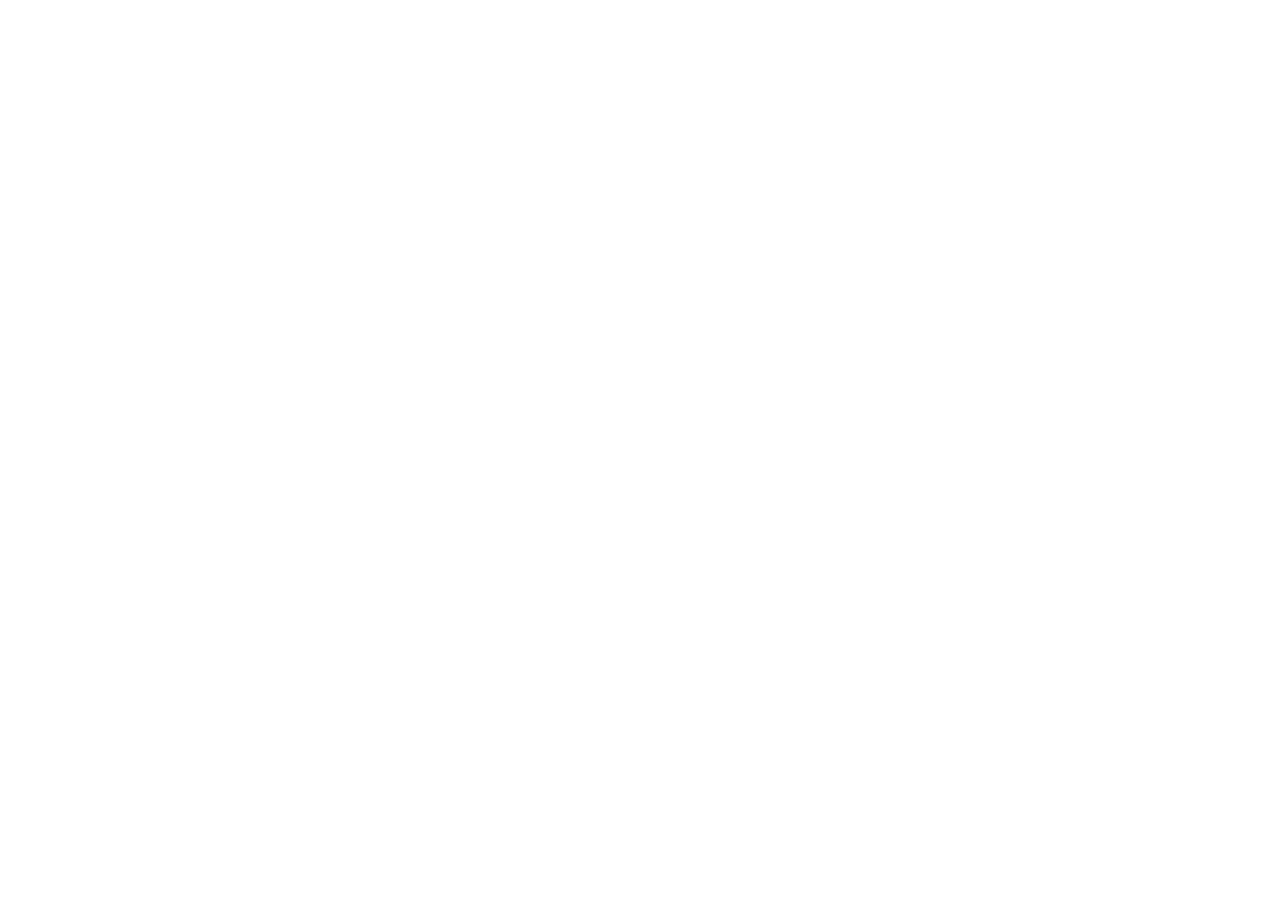
==== index.html @ b01ae0c5 "Rename index (2).html to index.html refactory of the file" ====
<!DOCTYPE html>
<html>
<head>
<meta charset="UTF-8">
<title> Mi tesis </title>
<link herf= "css/tesis.css" rel="stylesheett" type="text/css/>
<script></script>
</head>
<body>
<div>
<header>
<h1> ¿Qué relación existe entre la exposición al contenido político difundido en TikTok y la formación de opiniones sobre los candidatos presidenciales en los estudiantes de los grados noveno, décimo y once de la IEF durante las elecciones presidenciales de Colombia de 2026? </h1>
</header>
<section>
<h2> Hipótesis: </h2>
<p> Existe una relación entre la exposición al contenido político difundido en TikTok y la formación de opiniones sobre los candidatos presidenciales en los estudiantes de los grados noveno, décimo y once de la IEF durante el periodo de las elecciones presidenciales de Colombia de 2026. </p>
<p> Los estudiantes estuvieron expuestos a diferentes tipos de contenido político relacionado con candidatos, propuestas y campañas durante el periodo electoral. Esta exposición puede presentar diferentes niveles de acuerdo con la frecuencia y el tipo de contenido consumido. </p>
<p> Asimismo, se plantea que pueden existir diferencias en la formación de opiniones sobre los candidatos según el nivel de exposición al contenido político difundido en TikTok. Esta relación será analizada a partir de los datos obtenidos de los estudiantes mediante encuestas. </p>
<p> En consecuencia, la investigación busca comprobar si existe una relación estadísticamente identificable entre la exposición al contenido político difundido en TikTok y la formación de opiniones sobre los candidatos presidenciales en los estudiantes de los grados noveno, décimo y once de la IEF. </p>
</section>
<section>
<h2> Justificación: </h2>
<p> Durante los procesos electorales, las redes sociales se convierten en espacios donde circula contenido relacionado con propuestas y campañas políticas. Castells (2009) explica que los medios digitales han transformado las formas de comunicación y circulación de información, permitiendo que los ciudadanos estén expuestos a diferentes mensajes políticos. </p>
<p> La importancia de esta investigación radica en analizar la exposición de los estudiantes de la IEF al contenido político difundido en TikTok y su relación con la formación de opiniones sobre los candidatos presidenciales. Boulianne (2020) señala que los medios digitales tienen un papel importante en la participación política </p>
<p> Además, Medina Serrano (2020) muestran que TikTok se ha convertido en un espacio de interacción política donde los usuarios pueden compartir y producir contenido relacionado con la política. De igual manera, Cervi y García Blesa (2023) explican que esta plataforma ha sido utilizada por políticos para acercarse a los usuarios mediante contenidos llamativos. </p>
<p> Finalmente, esta investigación puede aportar información sobre la relación existente entre el consumo de contenido político en TikTok y la formación de opiniones de los estudiantes. Los resultados permitirán identificar la exposición y opinión que pueden contribuir a promover un consumo más crítico y responsable de información política. </p>
</section>
</div>
</body>
</html>
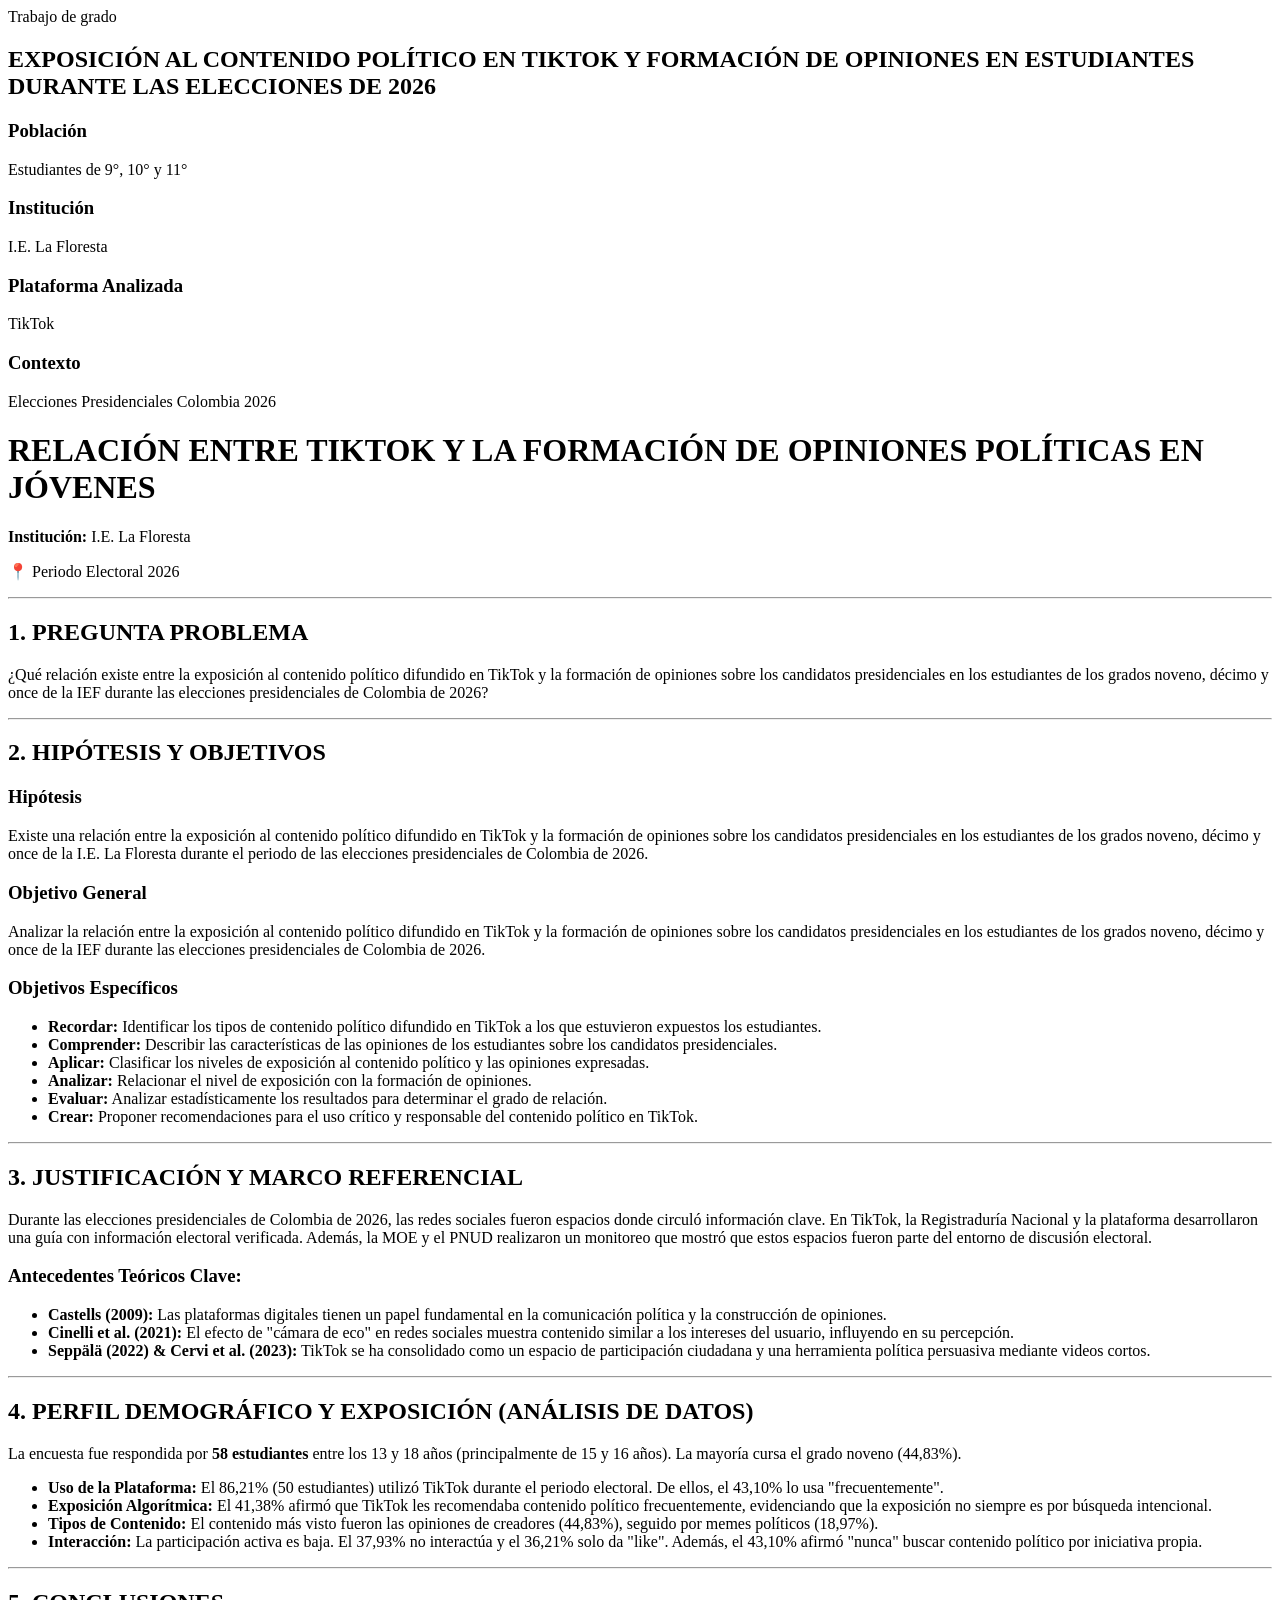
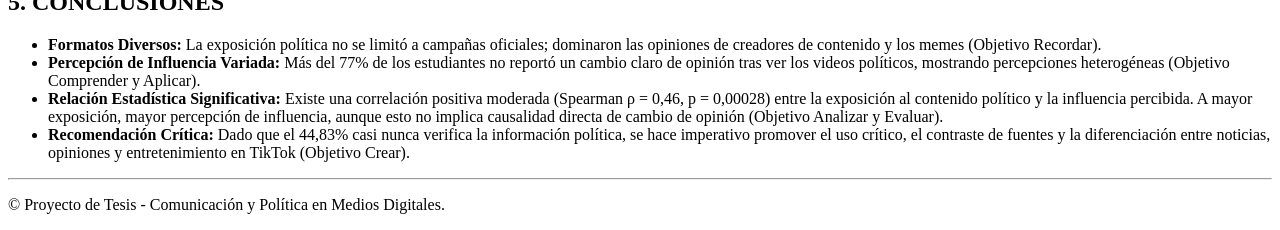
==== commit 8b376334: "Revise index.html for thesis research presentation Updated the structure and content of the thesis r" ====
--- a/index.html
+++ b/index.html
@@ -1,30 +1,121 @@
 <!DOCTYPE html>
-<html>
+<html lang="es">
 <head>
-<meta charset="UTF-8">
-<title> Mi tesis </title>
-<link herf= "css/tesis.css" rel="stylesheett" type="text/css/>
-<script></script>
+    <meta charset="UTF-8">
+    <meta name="viewport" content="width=device-width, initial-scale=1.0">
+    <title>Investigación de Tesis - TikTok y Política</title>
+    <link href="css/tesis.css" rel="stylesheet" type="text/css" />
+    <script> </script>
 </head>
 <body>
-<div>
-<header>
-<h1> ¿Qué relación existe entre la exposición al contenido político difundido en TikTok y la formación de opiniones sobre los candidatos presidenciales en los estudiantes de los grados noveno, décimo y once de la IEF durante las elecciones presidenciales de Colombia de 2026? </h1>
-</header>
-<section>
-<h2> Hipótesis: </h2>
-<p> Existe una relación entre la exposición al contenido político difundido en TikTok y la formación de opiniones sobre los candidatos presidenciales en los estudiantes de los grados noveno, décimo y once de la IEF durante el periodo de las elecciones presidenciales de Colombia de 2026. </p>
-<p> Los estudiantes estuvieron expuestos a diferentes tipos de contenido político relacionado con candidatos, propuestas y campañas durante el periodo electoral. Esta exposición puede presentar diferentes niveles de acuerdo con la frecuencia y el tipo de contenido consumido. </p>
-<p> Asimismo, se plantea que pueden existir diferencias en la formación de opiniones sobre los candidatos según el nivel de exposición al contenido político difundido en TikTok. Esta relación será analizada a partir de los datos obtenidos de los estudiantes mediante encuestas. </p>
-<p> En consecuencia, la investigación busca comprobar si existe una relación estadísticamente identificable entre la exposición al contenido político difundido en TikTok y la formación de opiniones sobre los candidatos presidenciales en los estudiantes de los grados noveno, décimo y once de la IEF. </p>
-</section>
-<section>
-<h2> Justificación: </h2>
-<p> Durante los procesos electorales, las redes sociales se convierten en espacios donde circula contenido relacionado con propuestas y campañas políticas. Castells (2009) explica que los medios digitales han transformado las formas de comunicación y circulación de información, permitiendo que los ciudadanos estén expuestos a diferentes mensajes políticos. </p>
-<p> La importancia de esta investigación radica en analizar la exposición de los estudiantes de la IEF al contenido político difundido en TikTok y su relación con la formación de opiniones sobre los candidatos presidenciales. Boulianne (2020) señala que los medios digitales tienen un papel importante en la participación política </p>
-<p> Además, Medina Serrano (2020) muestran que TikTok se ha convertido en un espacio de interacción política donde los usuarios pueden compartir y producir contenido relacionado con la política. De igual manera, Cervi y García Blesa (2023) explican que esta plataforma ha sido utilizada por políticos para acercarse a los usuarios mediante contenidos llamativos. </p>
-<p> Finalmente, esta investigación puede aportar información sobre la relación existente entre el consumo de contenido político en TikTok y la formación de opiniones de los estudiantes. Los resultados permitirán identificar la exposición y opinión que pueden contribuir a promover un consumo más crítico y responsable de información política. </p>
-</section>
-</div>
+    <main class="main-content">
+        <section id="portada" class="content-card active-card">
+        <div class="card-header">
+            <span class="badge">Trabajo de grado</span>
+            <h1>EXPOSICIÓN AL CONTENIDO POLÍTICO EN TIKTOK Y FORMACIÓN DE OPINIONES EN ESTUDIANTES DURANTE LAS ELECCIONES DE 2026</h1>
+        </div>
+        <div class="card-body">
+        <div class="info-gird">
+            <div class="info-box">
+                <h3>Población</h3>
+                <p>Estudiantes de 9°, 10° y 11°</p>
+            </div>
+            <div class="info-box">
+                <h3>Institución</h3>
+                <p>I.E. La Floresta</p>
+            </div>
+            <div class="info-box">
+                <h3>Plataforma Analizada</h3>
+                <p>TikTok</p>
+            </div>
+            <div class="info-box">
+                <h3>Contexto</h3>
+                <p>Elecciones Presidenciales Colombia 2026</p>
+            </div>
+        </div>
+        </div>
+        </section>
+    </main>
+    <header>
+        <h1>RELACIÓN ENTRE TIKTOK Y LA FORMACIÓN DE OPINIONES POLÍTICAS EN JÓVENES</h1>
+        <p><strong>Institución:</strong> I.E. La Floresta</p>
+        <p>📍 Periodo Electoral 2026</p>
+    </header>
+
+<hr>
+
+    <section id="problema" class="content-card">
+        <h2>1. PREGUNTA PROBLEMA</h2>
+        <p>¿Qué relación existe entre la exposición al contenido político difundido en TikTok y la formación de opiniones sobre los candidatos presidenciales en los estudiantes de los grados noveno, décimo y once de la IEF durante las elecciones presidenciales de Colombia de 2026?</p>
+    </section>
+
+<hr>
+
+    <section class="content-card">
+        <h2>2. HIPÓTESIS Y OBJETIVOS</h2>
+        <h3>Hipótesis</h3>
+        <p>Existe una relación entre la exposición al contenido político difundido en TikTok y la formación de opiniones sobre los candidatos presidenciales en los estudiantes de los grados noveno, décimo y once de la I.E. La Floresta durante el periodo de las elecciones presidenciales de Colombia de 2026.</p>
+        
+        <h3>Objetivo General</h3>
+        <p>Analizar la relación entre la exposición al contenido político difundido en TikTok y la formación de opiniones sobre los candidatos presidenciales en los estudiantes de los grados noveno, décimo y once de la IEF durante las elecciones presidenciales de Colombia de 2026.</p>
+        
+        <h3>Objetivos Específicos</h3>
+        <ul>
+            <li><strong>Recordar:</strong> Identificar los tipos de contenido político difundido en TikTok a los que estuvieron expuestos los estudiantes.</li>
+            <li><strong>Comprender:</strong> Describir las características de las opiniones de los estudiantes sobre los candidatos presidenciales.</li>
+            <li><strong>Aplicar:</strong> Clasificar los niveles de exposición al contenido político y las opiniones expresadas.</li>
+            <li><strong>Analizar:</strong> Relacionar el nivel de exposición con la formación de opiniones.</li>
+            <li><strong>Evaluar:</strong> Analizar estadísticamente los resultados para determinar el grado de relación.</li>
+            <li><strong>Crear:</strong> Proponer recomendaciones para el uso crítico y responsable del contenido político en TikTok.</li>
+        </ul>
+    </section>
+
+<hr>
+
+    <section class="content-card">
+        <h2>3. JUSTIFICACIÓN Y MARCO REFERENCIAL</h2>
+        <p>Durante las elecciones presidenciales de Colombia de 2026, las redes sociales fueron espacios donde circuló información clave. En TikTok, la Registraduría Nacional y la plataforma desarrollaron una guía con información electoral verificada. Además, la MOE y el PNUD realizaron un monitoreo que mostró que estos espacios fueron parte del entorno de discusión electoral.</p>
+        <div class="destacado">
+            <h3>Antecedentes Teóricos Clave:</h3>
+            <ul>
+                <li><strong>Castells (2009):</strong> Las plataformas digitales tienen un papel fundamental en la comunicación política y la construcción de opiniones.</li>
+                <li><strong>Cinelli et al. (2021):</strong> El efecto de "cámara de eco" en redes sociales muestra contenido similar a los intereses del usuario, influyendo en su percepción.</li>
+                <li><strong>Seppälä (2022) & Cervi et al. (2023):</strong> TikTok se ha consolidado como un espacio de participación ciudadana y una herramienta política persuasiva mediante videos cortos.</li>
+            </ul>
+        </div>
+    </section>
+
+<hr>
+
+    <section class="content-card">
+        <h2>4. PERFIL DEMOGRÁFICO Y EXPOSICIÓN (ANÁLISIS DE DATOS)</h2>
+        <p>La encuesta fue respondida por <strong>58 estudiantes</strong> entre los 13 y 18 años (principalmente de 15 y 16 años). La mayoría cursa el grado noveno (44,83%).</p>
+        <ul>
+            <li><strong>Uso de la Plataforma:</strong> El 86,21% (50 estudiantes) utilizó TikTok durante el periodo electoral. De ellos, el 43,10% lo usa "frecuentemente".</li>
+            <li><strong>Exposición Algorítmica:</strong> El 41,38% afirmó que TikTok les recomendaba contenido político frecuentemente, evidenciando que la exposición no siempre es por búsqueda intencional.</li>
+            <li><strong>Tipos de Contenido:</strong> El contenido más visto fueron las opiniones de creadores (44,83%), seguido por memes políticos (18,97%).</li>
+            <li><strong>Interacción:</strong> La participación activa es baja. El 37,93% no interactúa y el 36,21% solo da "like". Además, el 43,10% afirmó "nunca" buscar contenido político por iniciativa propia.</li>
+        </ul>
+    </section>
+
+<hr>
+
+    <section class="content-card">
+        <h2>5. CONCLUSIONES</h2>
+        <ul>
+            <li><strong>Formatos Diversos:</strong> La exposición política no se limitó a campañas oficiales; dominaron las opiniones de creadores de contenido y los memes (Objetivo Recordar).</li>
+            <li><strong>Percepción de Influencia Variada:</strong> Más del 77% de los estudiantes no reportó un cambio claro de opinión tras ver los videos políticos, mostrando percepciones heterogéneas (Objetivo Comprender y Aplicar).</li>
+            <li><strong>Relación Estadística Significativa:</strong> Existe una correlación positiva moderada (Spearman ρ = 0,46, p = 0,00028) entre la exposición al contenido político y la influencia percibida. A mayor exposición, mayor percepción de influencia, aunque esto no implica causalidad directa de cambio de opinión (Objetivo Analizar y Evaluar).</li>
+            <li><strong>Recomendación Crítica:</strong> Dado que el 44,83% casi nunca verifica la información política, se hace imperativo promover el uso crítico, el contraste de fuentes y la diferenciación entre noticias, opiniones y entretenimiento en TikTok (Objetivo Crear).</li>
+        </ul>
+    </section>
+
+<hr>
+
+    <footer>
+        <p>© Proyecto de Tesis - Comunicación y Política en Medios Digitales.</p>
+    </footer>
+
 </body>
 </html>
+
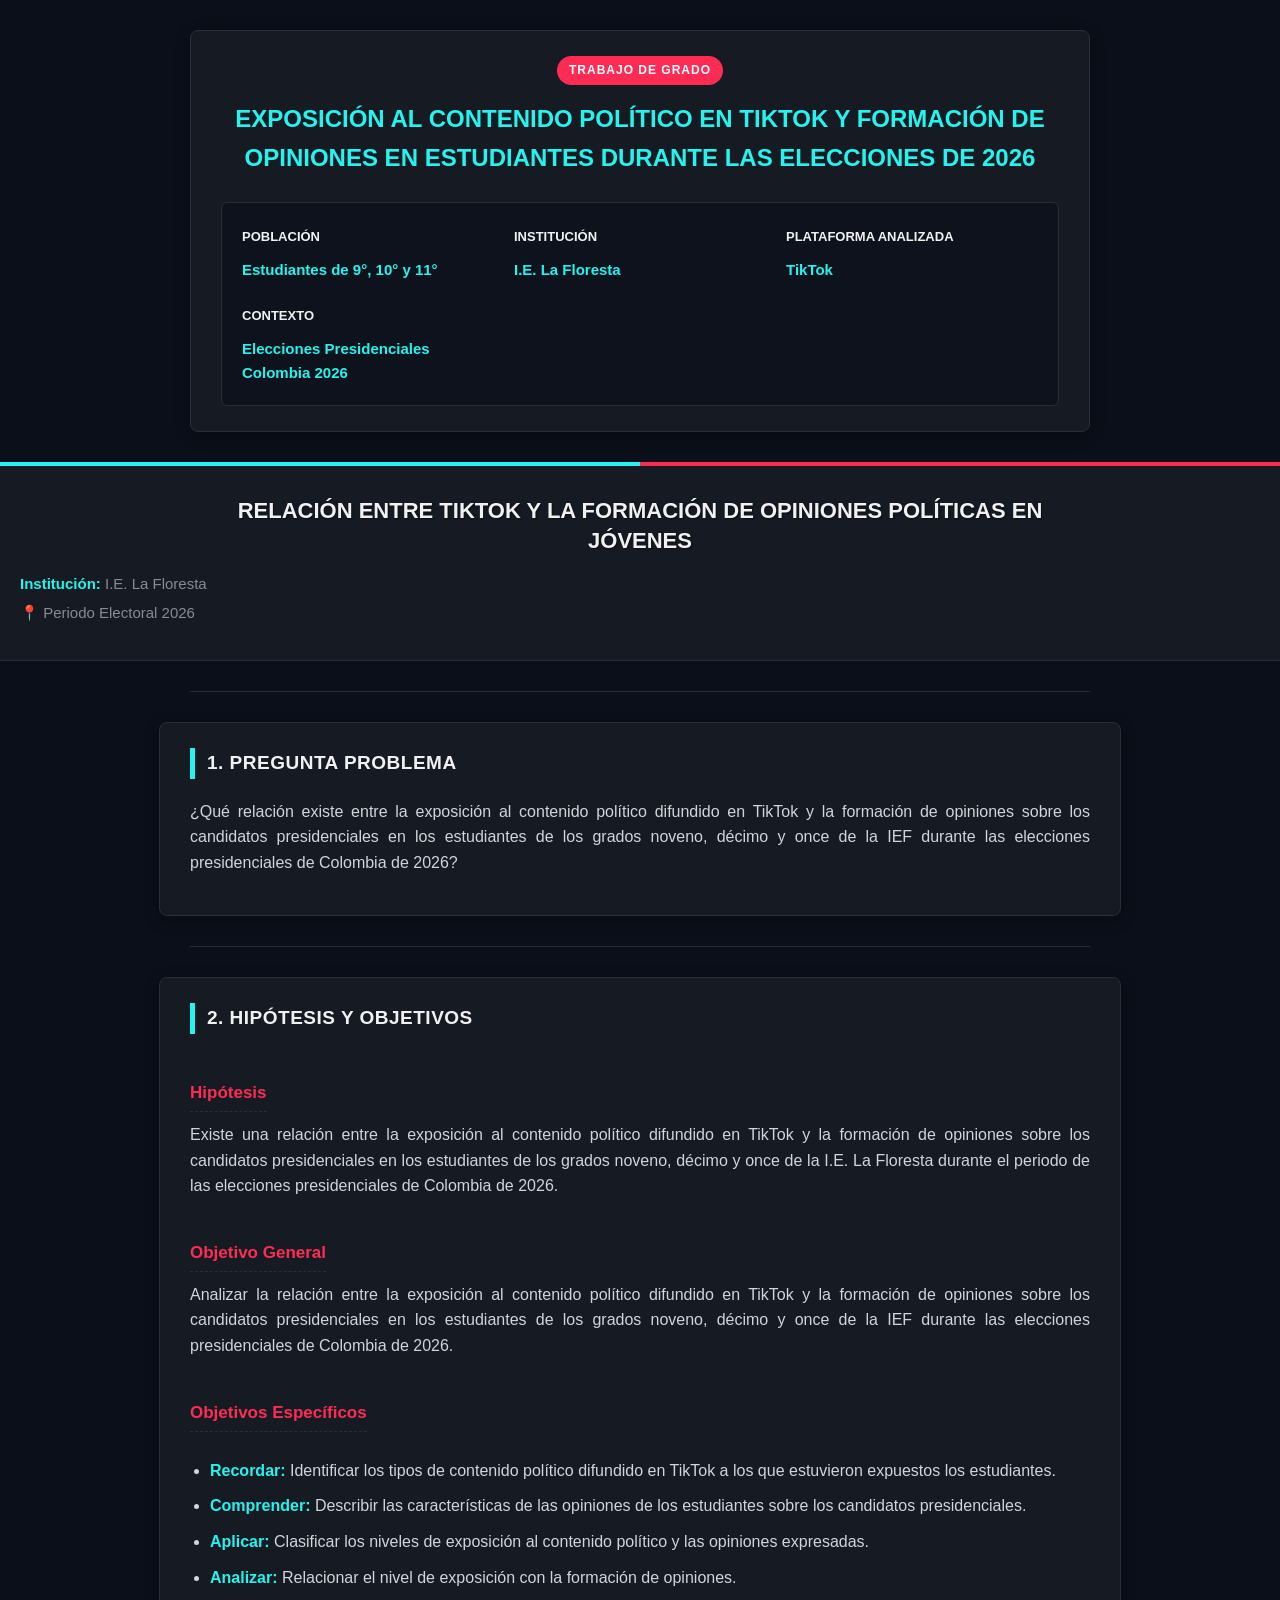
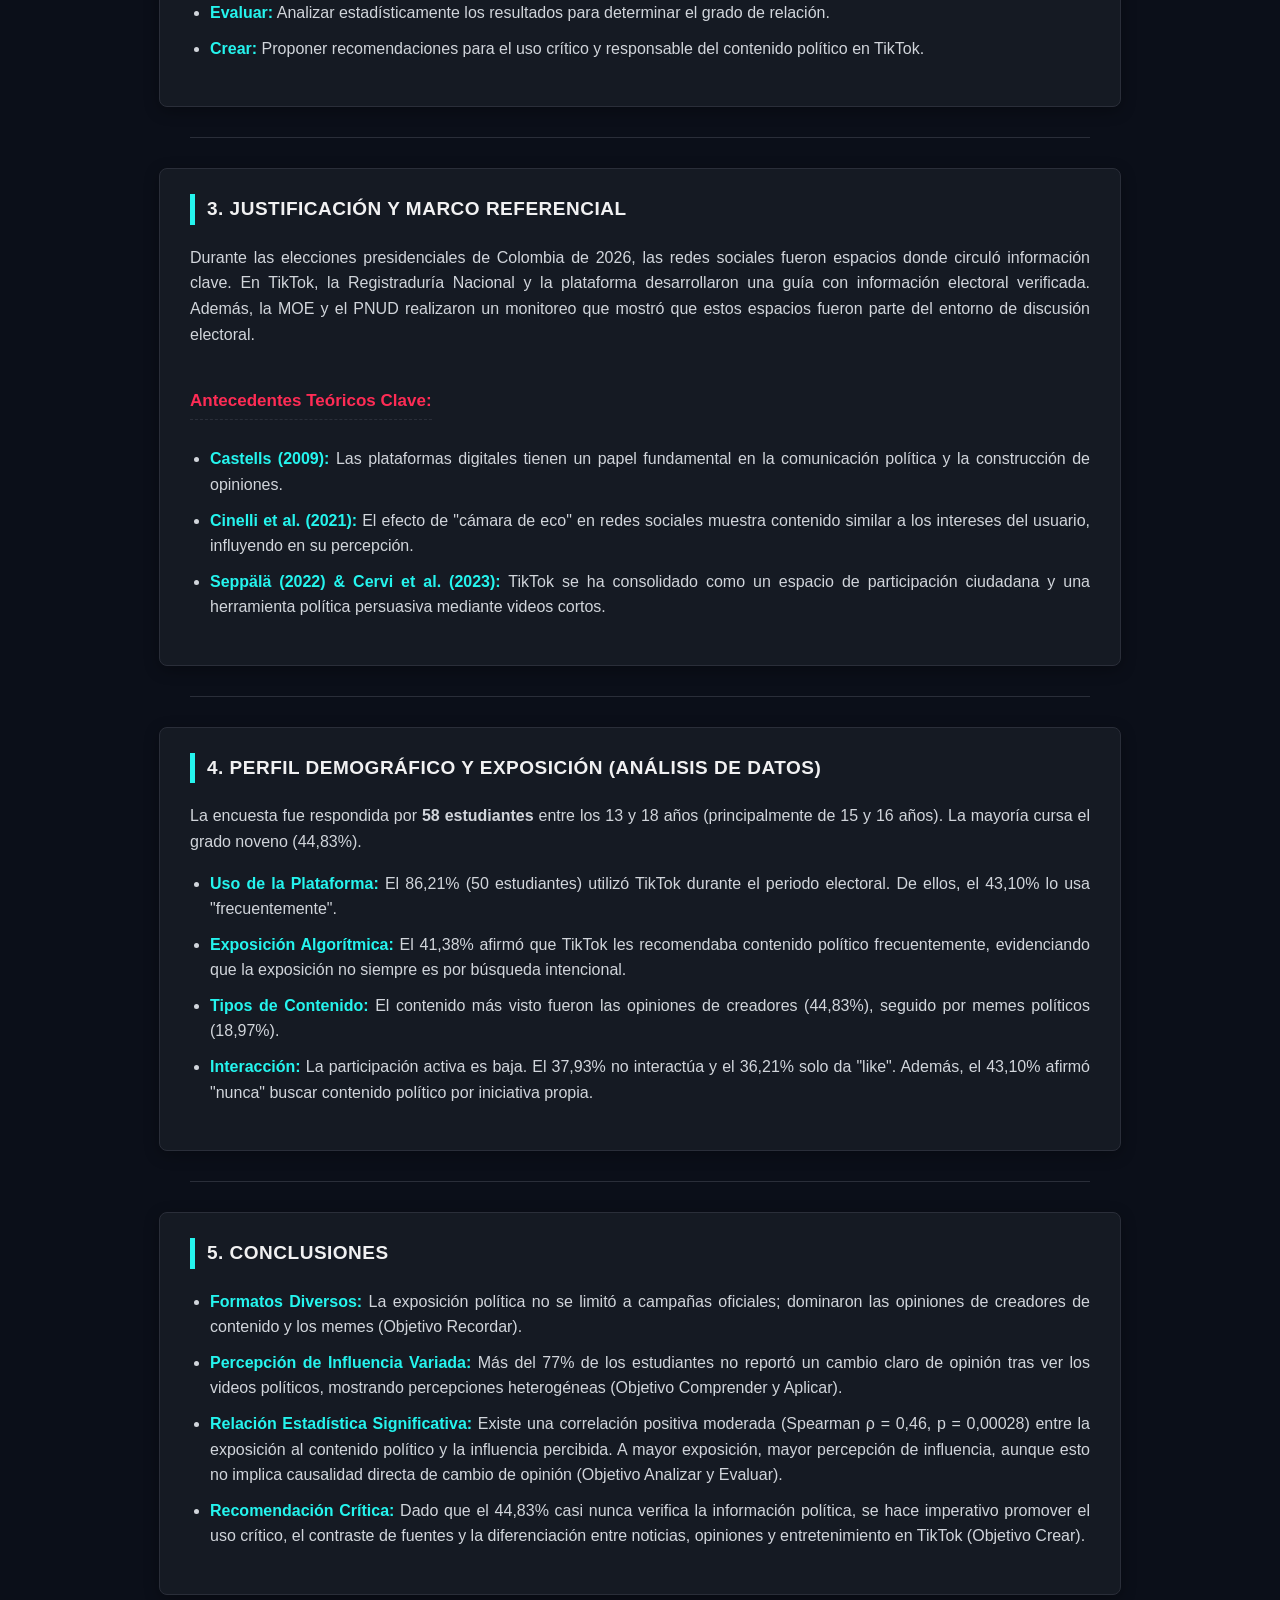
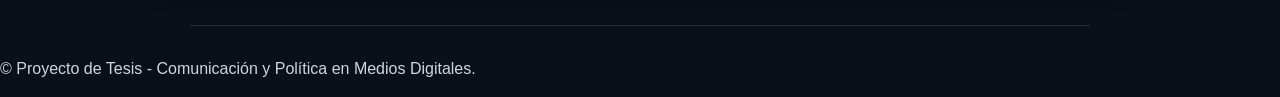
==== commit 23acdbfe: "Update index.html" ====
--- a/index.html
+++ b/index.html
@@ -4,7 +4,7 @@
     <meta charset="UTF-8">
     <meta name="viewport" content="width=device-width, initial-scale=1.0">
     <title>Investigación de Tesis - TikTok y Política</title>
-    <link href="css/tesis.css" rel="stylesheet" type="text/css" />
+    <link href="css/tesis (1).css" rel="stylesheet" type="text/css" />
     <script> </script>
 </head>
 <body>
--- a/css/tesis (1).css
+++ b/css/tesis (1).css
@@ -0,0 +1,207 @@
+/* ==========================================================================
+   Variables de Color - Tema Digital, TikTok y Política
+   ========================================================================== */
+:root {
+    --bg-principal: #0b0f19;      /* Fondo oscuro profundo, estilo interfaz digital */
+    --bg-tarjeta: #151a23;        /* Fondo de las tarjetas, ligeramente más claro */
+    --tiktok-cyan: #25F4EE;       /* Cian neón característico de la plataforma */
+    --tiktok-pink: #FE2C55;       /* Rosa/Rojo característico de la plataforma */
+    --texto-claro: #F1F1F2;       /* Blanco humo para alta legibilidad */
+    --texto-mutado: #8A8B91;      /* Gris medio para metadatos y texto secundario */
+    --borde: #2a2e39;             /* Gris oscuro para separadores */
+    --sombra-cyan: rgba(37, 244, 238, 0.15);
+    --sombra-pink: rgba(254, 44, 85, 0.15);
+}
+
+/* ==========================================================================
+   Estilos Base
+   ========================================================================== */
+body {
+    font-family: 'Segoe UI', Roboto, Helvetica, Arial, sans-serif;
+    background-color: var(--bg-principal);
+    color: var(--texto-claro);
+    margin: 0;
+    padding: 0;
+    line-height: 1.6;
+}
+
+hr {
+    border: 0;
+    height: 1px;
+    background-color: var(--borde);
+    margin: 30px auto;
+    max-width: 900px;
+}
+
+/* ==========================================================================
+   Cabecera (Header)
+   ========================================================================== */
+header {
+    background-color: var(--bg-tarjeta);
+    /* Borde superior con gradiente estilo TikTok */
+    border-top: 4px solid var(--tiktok-cyan);
+    border-bottom: 1px solid var(--borde);
+    padding: 30px 20px;
+    text-align: center;
+    position: relative;
+}
+
+header::before {
+    content: '';
+    position: absolute;
+    top: -4px;
+    left: 50%;
+    width: 50%;
+    height: 4px;
+    background-color: var(--tiktok-pink);
+}
+
+header h1 {
+    font-size: 22px;
+    color: var(--texto-claro);
+    margin: 0 auto 15px auto;
+    max-width: 850px;
+    line-height: 1.4;
+    text-transform: uppercase;
+    text-shadow: 1px 1px 2px rgba(0,0,0,0.5);
+}
+
+header p {
+    margin: 5px 0;
+    color: var(--texto-mutado);
+    font-size: 15px;
+}
+
+header p strong {
+    color: var(--tiktok-cyan);
+}
+
+/* ==========================================================================
+   Contenedor Principal y Tarjetas
+   ========================================================================== */
+.main-content, section {
+    max-width: 900px;
+    margin: 30px auto;
+    padding: 0 20px;
+}
+
+.content-card {
+    background-color: var(--bg-tarjeta);
+    border: 1px solid var(--borde);
+    border-radius: 8px;
+    padding: 25px 30px;
+    box-shadow: 0 4px 15px rgba(0, 0, 0, 0.3);
+    margin-bottom: 30px;
+    transition: transform 0.2s ease, box-shadow 0.2s ease, border-color 0.2s ease;
+}
+
+.content-card:hover {
+    transform: translateY(-2px);
+    border-color: var(--tiktok-cyan);
+    box-shadow: 0 6px 20px var(--sombra-cyan);
+}
+
+/* ==========================================================================
+   Tipografía y Encabezados
+   ========================================================================== */
+h2 {
+    border-left: 5px solid var(--tiktok-cyan);
+    padding-left: 12px;
+    font-size: 19px;
+    color: var(--texto-claro);
+    margin-top: 0;
+    margin-bottom: 20px;
+    text-transform: uppercase;
+    letter-spacing: 0.5px;
+}
+
+h3 {
+    font-size: 17px;
+    color: var(--tiktok-pink);
+    margin-top: 25px;
+    margin-bottom: 10px;
+    border-bottom: 1px dashed var(--borde);
+    padding-bottom: 5px;
+    display: inline-block;
+}
+
+p {
+    margin-top: 0;
+    margin-bottom: 15px;
+    text-align: justify;
+    color: #d1d5db; /* Un gris muy claro para no cansar la vista */
+}
+
+ul {
+    margin-bottom: 20px;
+    padding-left: 20px;
+}
+
+li {
+    margin-bottom: 10px;
+    text-align: justify;
+    color: #d1d5db;
+}
+
+li strong {
+    color: var(--tiktok-cyan);
+}
+
+/* ==========================================================================
+   Portada / Elementos de Información
+   ========================================================================== */
+.card-header {
+    text-align: center;
+    margin-bottom: 25px;
+}
+
+.card-header h1 {
+    font-size: 24px;
+    color: var(--tiktok-cyan);
+    margin-top: 15px;
+}
+
+.badge {
+    display: inline-block;
+    background-color: var(--tiktok-pink);
+    color: white;
+    padding: 5px 12px;
+    border-radius: 20px;
+    font-size: 12px;
+    text-transform: uppercase;
+    font-weight: bold;
+    letter-spacing: 1px;
+}
+
+/* Grid de información */
+.info-gird {
+    display: grid;
+    grid-template-columns: repeat(auto-fit, minmax(200px, 1fr));
+    gap: 20px;
+    background-color: #0d121c;
+    padding: 20px;
+    border-radius: 6px;
+    border: 1px solid var(--borde);
+}
+
+.info-box h3 {
+    margin: 0 0 5px 0;
+    font-size: 13px;
+    color: var(--tiktok-mutado);
+    text-transform: uppercase;
+    border: none;
+}
+
+.info-box p {
+    margin: 0;
+    font-size: 15px;
+    font-weight: bold;
+    color: var(--tiktok-cyan);
+    text-align: left;
+}
+
+/* ==========================================================================
+   Bloques Destacados
+   ========================================================================== */
+.destacado {
+    background: rgba(37, 244
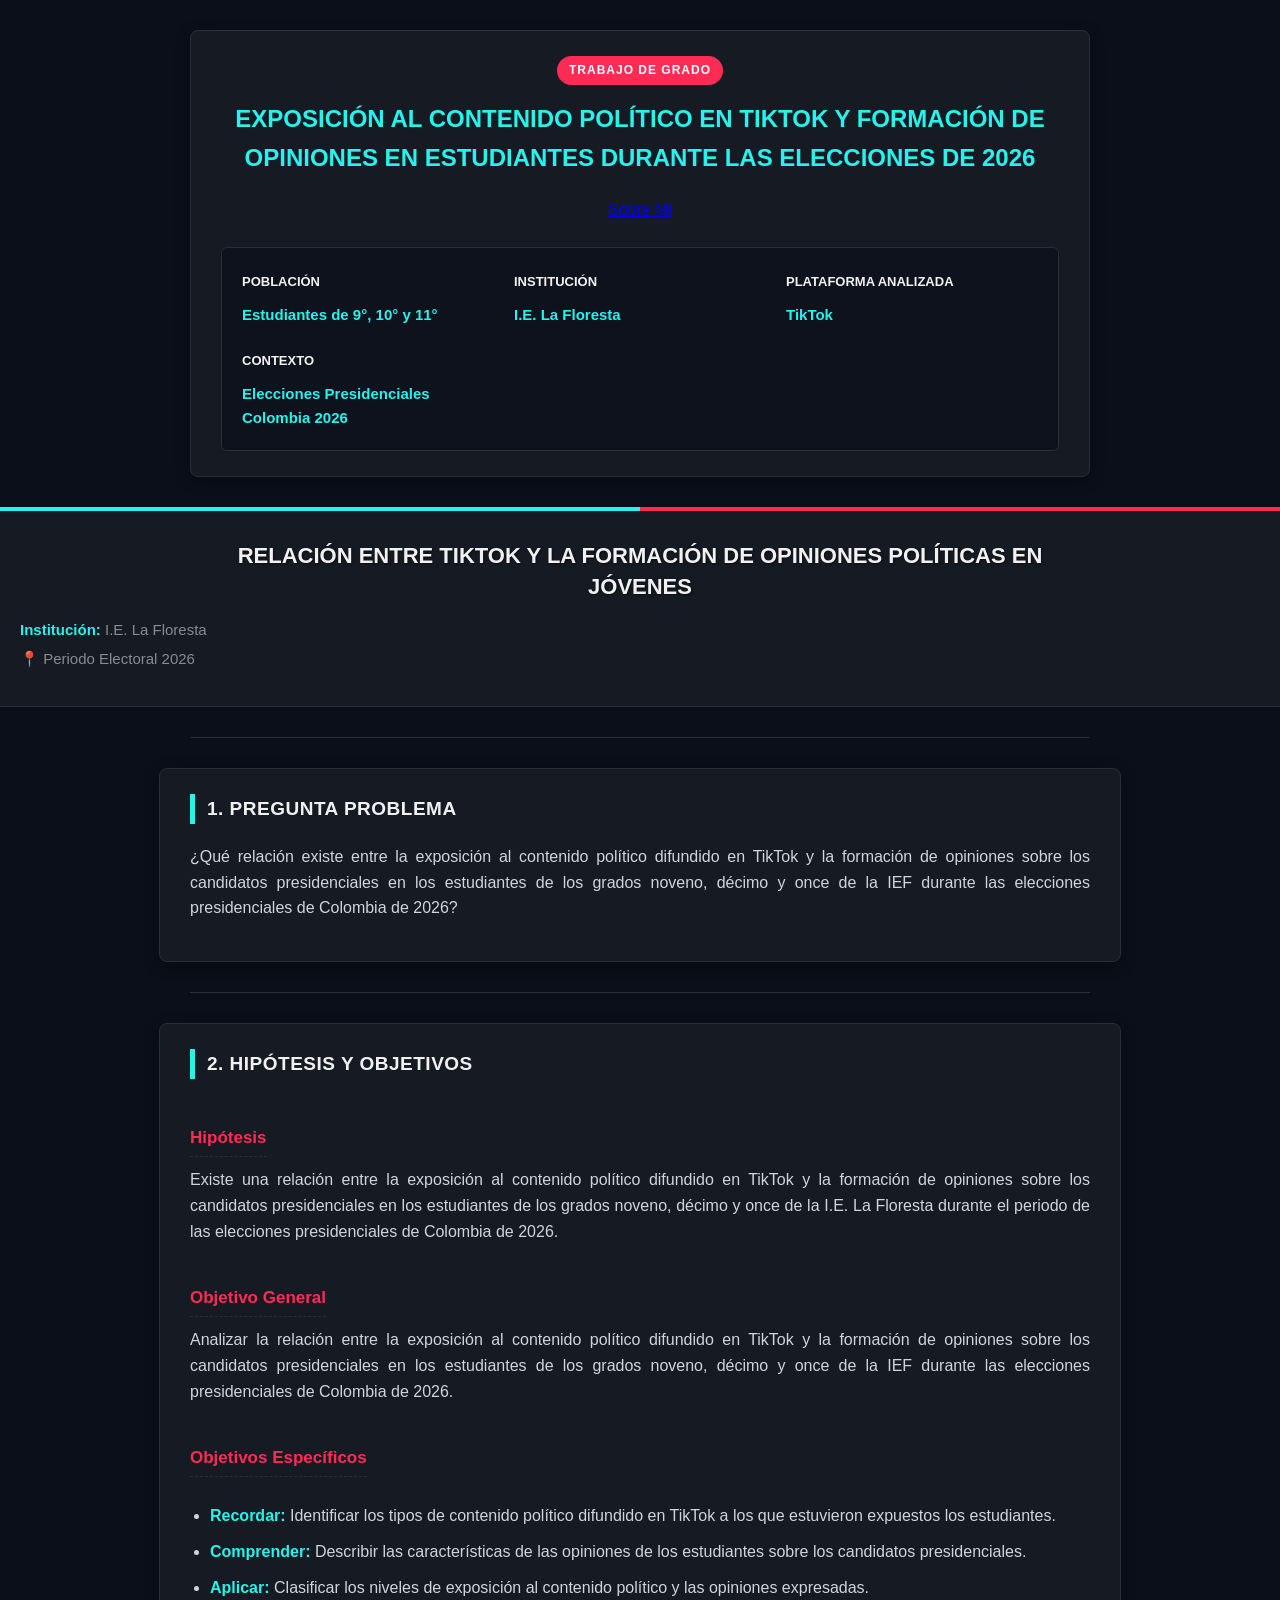
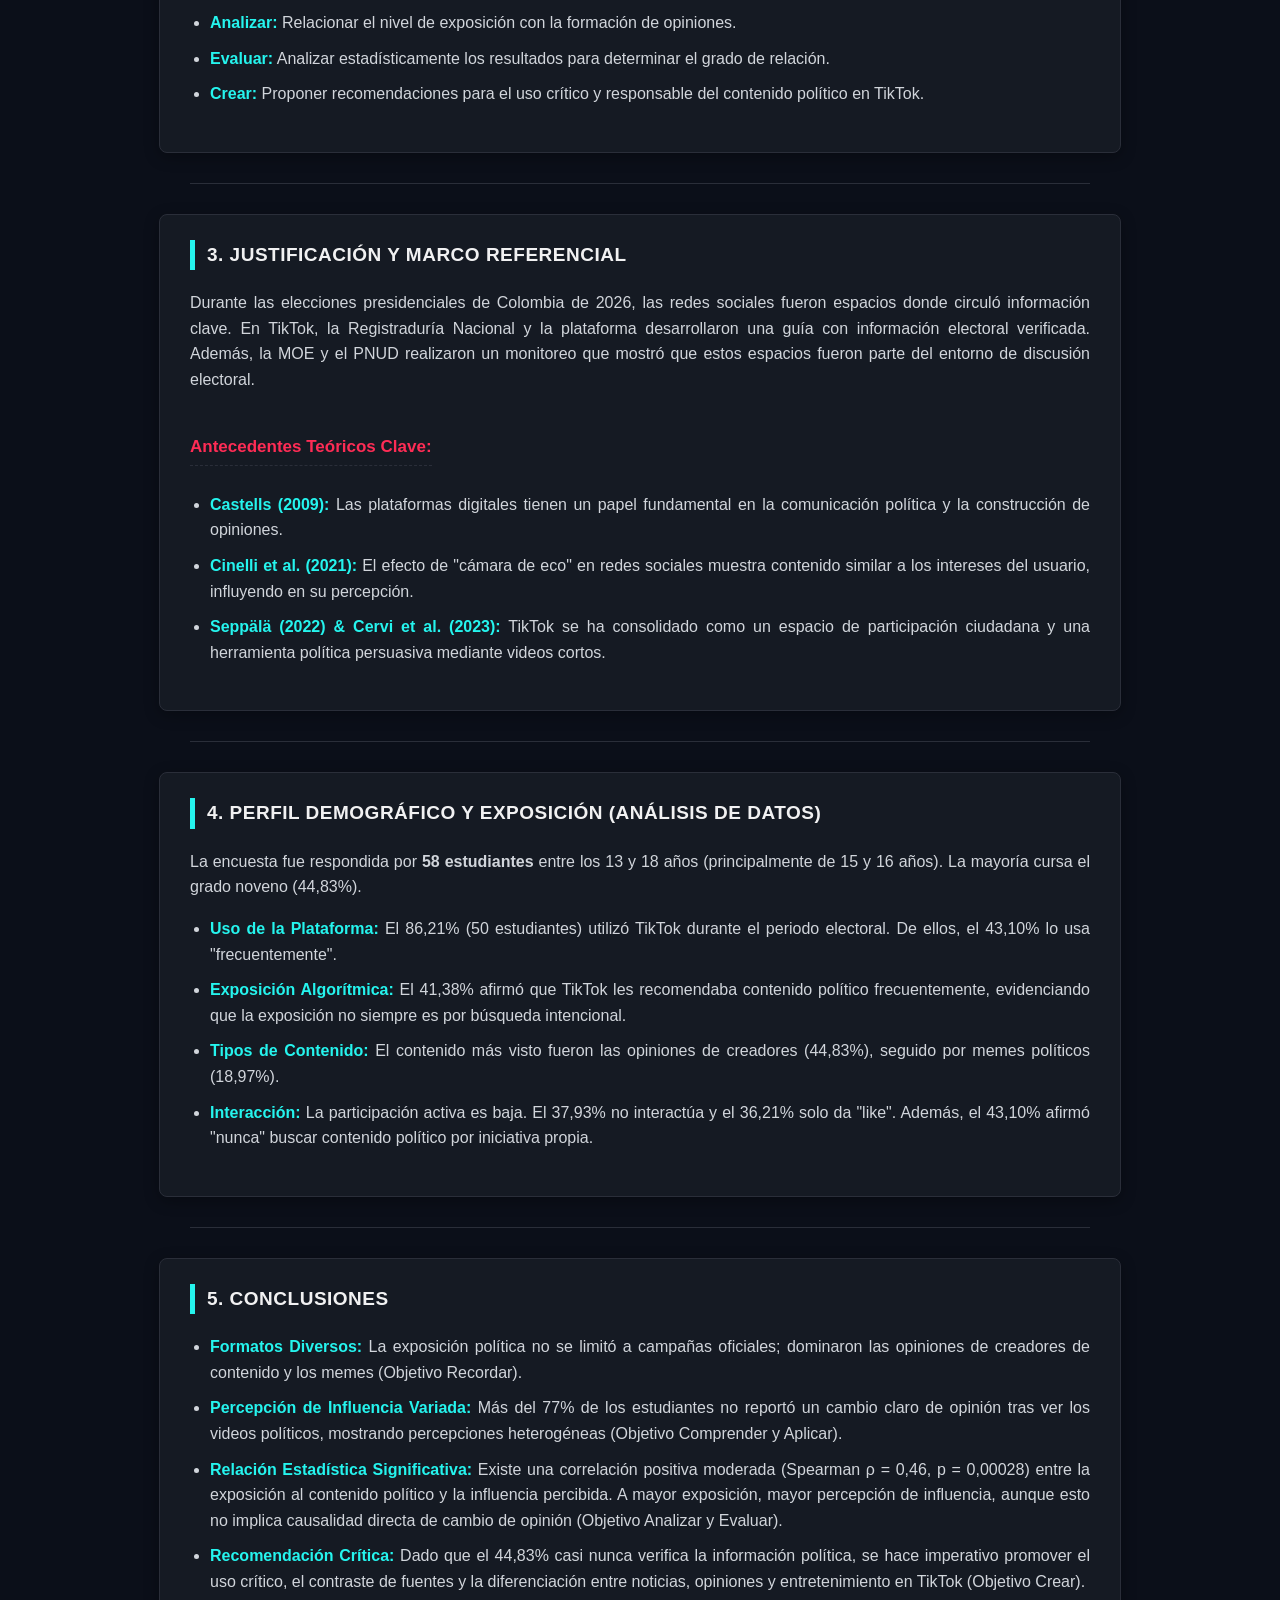
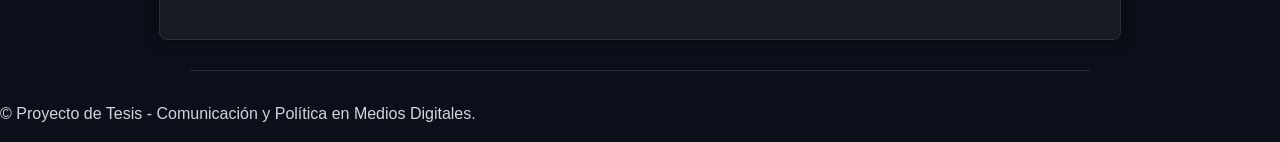
==== commit 39403dd2: "Revise index.html for thesis project content and structure Updated the HTML structure and content fo" ====
--- a/index.html
+++ b/index.html
@@ -4,7 +4,7 @@
     <meta charset="UTF-8">
     <meta name="viewport" content="width=device-width, initial-scale=1.0">
     <title>Investigación de Tesis - TikTok y Política</title>
-    <link href="css/tesis (1).css" rel="stylesheet" type="text/css" />
+    <link href="css/tesis.css" rel="stylesheet" type="text/css" />
     <script> </script>
 </head>
 <body>
@@ -13,6 +13,7 @@
         <div class="card-header">
             <span class="badge">Trabajo de grado</span>
             <h1>EXPOSICIÓN AL CONTENIDO POLÍTICO EN TIKTOK Y FORMACIÓN DE OPINIONES EN ESTUDIANTES DURANTE LAS ELECCIONES DE 2026</h1>
+            <a href="curriculum-vitae.html" class="nav-btn">Sobre Mi</a>
         </div>
         <div class="card-body">
         <div class="info-gird">
--- a/css/tesis.css
+++ b/css/tesis.css
@@ -0,0 +1,207 @@
+/* ==========================================================================
+   Variables de Color - Tema Digital, TikTok y Política
+   ========================================================================== */
+:root {
+    --bg-principal: #0b0f19;      /* Fondo oscuro profundo, estilo interfaz digital */
+    --bg-tarjeta: #151a23;        /* Fondo de las tarjetas, ligeramente más claro */
+    --tiktok-cyan: #25F4EE;       /* Cian neón característico de la plataforma */
+    --tiktok-pink: #FE2C55;       /* Rosa/Rojo característico de la plataforma */
+    --texto-claro: #F1F1F2;       /* Blanco humo para alta legibilidad */
+    --texto-mutado: #8A8B91;      /* Gris medio para metadatos y texto secundario */
+    --borde: #2a2e39;             /* Gris oscuro para separadores */
+    --sombra-cyan: rgba(37, 244, 238, 0.15);
+    --sombra-pink: rgba(254, 44, 85, 0.15);
+}
+
+/* ==========================================================================
+   Estilos Base
+   ========================================================================== */
+body {
+    font-family: 'Segoe UI', Roboto, Helvetica, Arial, sans-serif;
+    background-color: var(--bg-principal);
+    color: var(--texto-claro);
+    margin: 0;
+    padding: 0;
+    line-height: 1.6;
+}
+
+hr {
+    border: 0;
+    height: 1px;
+    background-color: var(--borde);
+    margin: 30px auto;
+    max-width: 900px;
+}
+
+/* ==========================================================================
+   Cabecera (Header)
+   ========================================================================== */
+header {
+    background-color: var(--bg-tarjeta);
+    /* Borde superior con gradiente estilo TikTok */
+    border-top: 4px solid var(--tiktok-cyan);
+    border-bottom: 1px solid var(--borde);
+    padding: 30px 20px;
+    text-align: center;
+    position: relative;
+}
+
+header::before {
+    content: '';
+    position: absolute;
+    top: -4px;
+    left: 50%;
+    width: 50%;
+    height: 4px;
+    background-color: var(--tiktok-pink);
+}
+
+header h1 {
+    font-size: 22px;
+    color: var(--texto-claro);
+    margin: 0 auto 15px auto;
+    max-width: 850px;
+    line-height: 1.4;
+    text-transform: uppercase;
+    text-shadow: 1px 1px 2px rgba(0,0,0,0.5);
+}
+
+header p {
+    margin: 5px 0;
+    color: var(--texto-mutado);
+    font-size: 15px;
+}
+
+header p strong {
+    color: var(--tiktok-cyan);
+}
+
+/* ==========================================================================
+   Contenedor Principal y Tarjetas
+   ========================================================================== */
+.main-content, section {
+    max-width: 900px;
+    margin: 30px auto;
+    padding: 0 20px;
+}
+
+.content-card {
+    background-color: var(--bg-tarjeta);
+    border: 1px solid var(--borde);
+    border-radius: 8px;
+    padding: 25px 30px;
+    box-shadow: 0 4px 15px rgba(0, 0, 0, 0.3);
+    margin-bottom: 30px;
+    transition: transform 0.2s ease, box-shadow 0.2s ease, border-color 0.2s ease;
+}
+
+.content-card:hover {
+    transform: translateY(-2px);
+    border-color: var(--tiktok-cyan);
+    box-shadow: 0 6px 20px var(--sombra-cyan);
+}
+
+/* ==========================================================================
+   Tipografía y Encabezados
+   ========================================================================== */
+h2 {
+    border-left: 5px solid var(--tiktok-cyan);
+    padding-left: 12px;
+    font-size: 19px;
+    color: var(--texto-claro);
+    margin-top: 0;
+    margin-bottom: 20px;
+    text-transform: uppercase;
+    letter-spacing: 0.5px;
+}
+
+h3 {
+    font-size: 17px;
+    color: var(--tiktok-pink);
+    margin-top: 25px;
+    margin-bottom: 10px;
+    border-bottom: 1px dashed var(--borde);
+    padding-bottom: 5px;
+    display: inline-block;
+}
+
+p {
+    margin-top: 0;
+    margin-bottom: 15px;
+    text-align: justify;
+    color: #d1d5db; /* Un gris muy claro para no cansar la vista */
+}
+
+ul {
+    margin-bottom: 20px;
+    padding-left: 20px;
+}
+
+li {
+    margin-bottom: 10px;
+    text-align: justify;
+    color: #d1d5db;
+}
+
+li strong {
+    color: var(--tiktok-cyan);
+}
+
+/* ==========================================================================
+   Portada / Elementos de Información
+   ========================================================================== */
+.card-header {
+    text-align: center;
+    margin-bottom: 25px;
+}
+
+.card-header h1 {
+    font-size: 24px;
+    color: var(--tiktok-cyan);
+    margin-top: 15px;
+}
+
+.badge {
+    display: inline-block;
+    background-color: var(--tiktok-pink);
+    color: white;
+    padding: 5px 12px;
+    border-radius: 20px;
+    font-size: 12px;
+    text-transform: uppercase;
+    font-weight: bold;
+    letter-spacing: 1px;
+}
+
+/* Grid de información */
+.info-gird {
+    display: grid;
+    grid-template-columns: repeat(auto-fit, minmax(200px, 1fr));
+    gap: 20px;
+    background-color: #0d121c;
+    padding: 20px;
+    border-radius: 6px;
+    border: 1px solid var(--borde);
+}
+
+.info-box h3 {
+    margin: 0 0 5px 0;
+    font-size: 13px;
+    color: var(--tiktok-mutado);
+    text-transform: uppercase;
+    border: none;
+}
+
+.info-box p {
+    margin: 0;
+    font-size: 15px;
+    font-weight: bold;
+    color: var(--tiktok-cyan);
+    text-align: left;
+}
+
+/* ==========================================================================
+   Bloques Destacados
+   ========================================================================== */
+.destacado {
+    background: rgba(37, 244
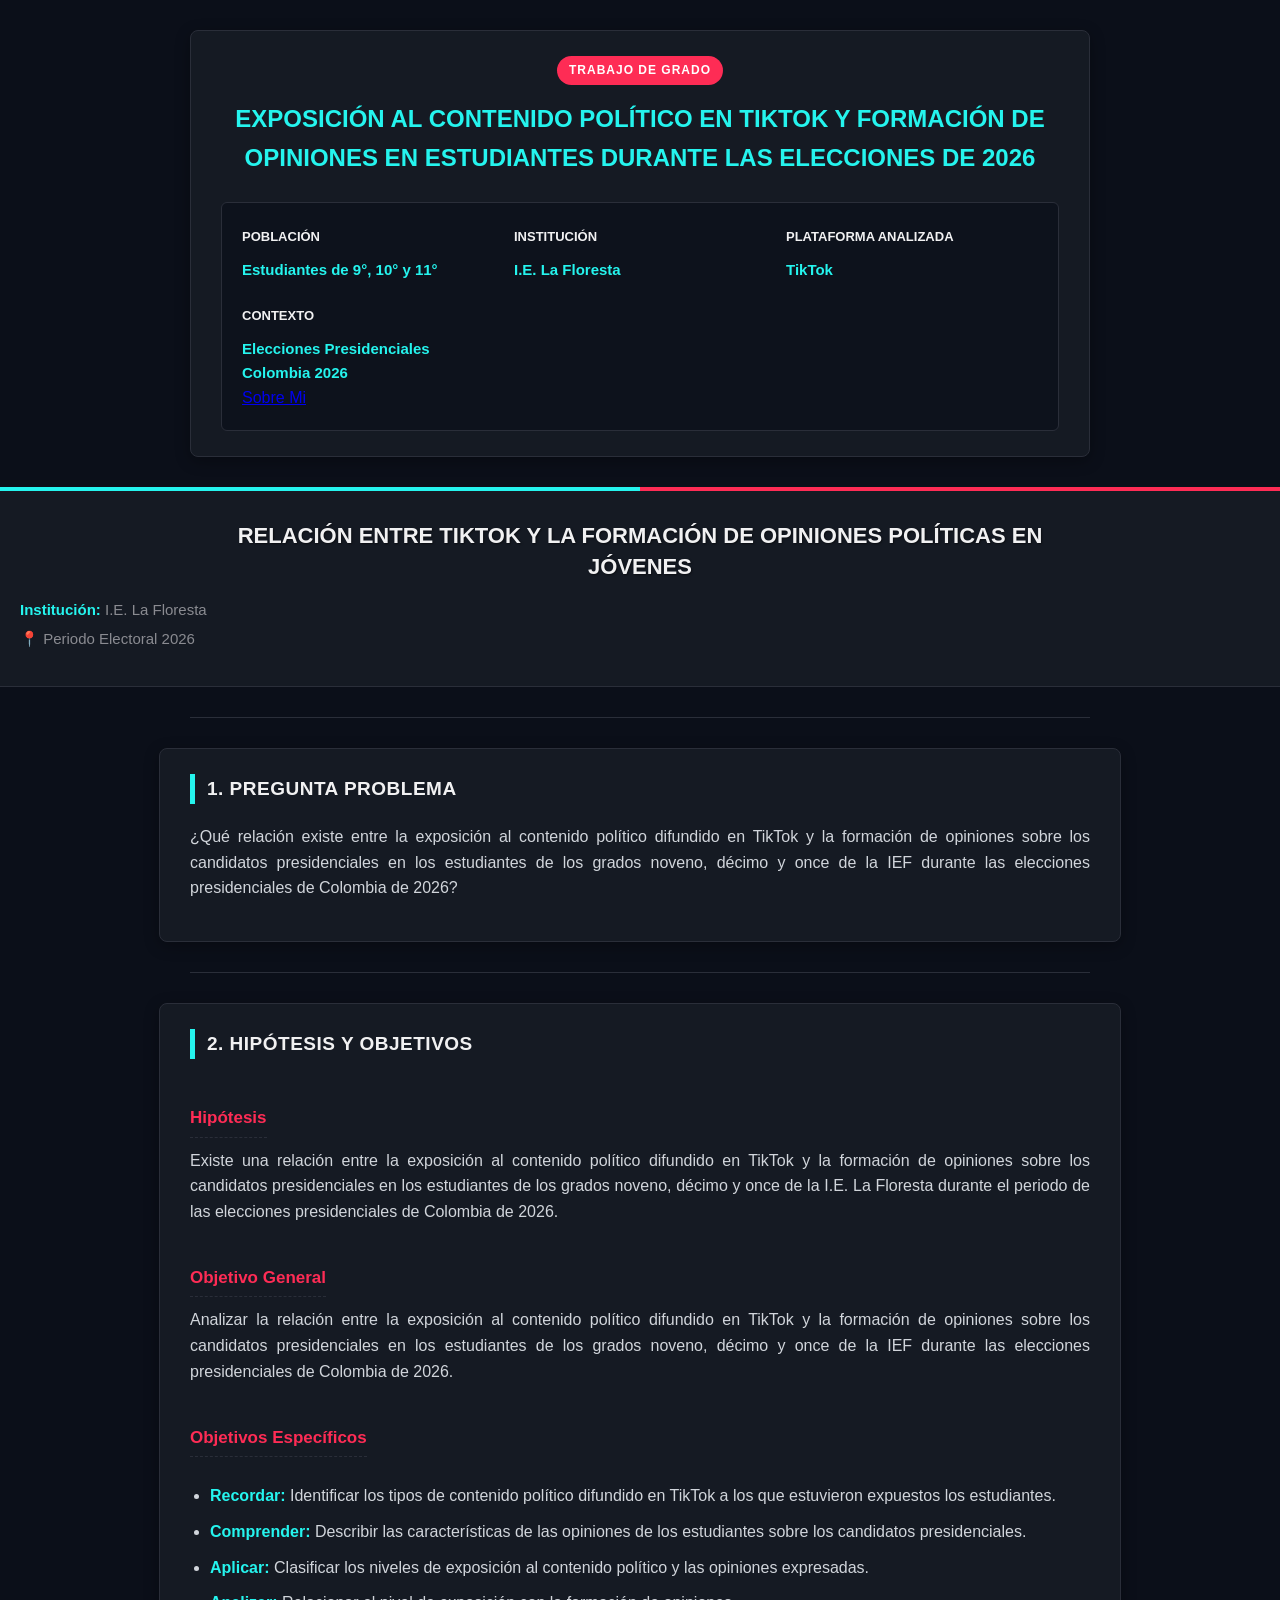
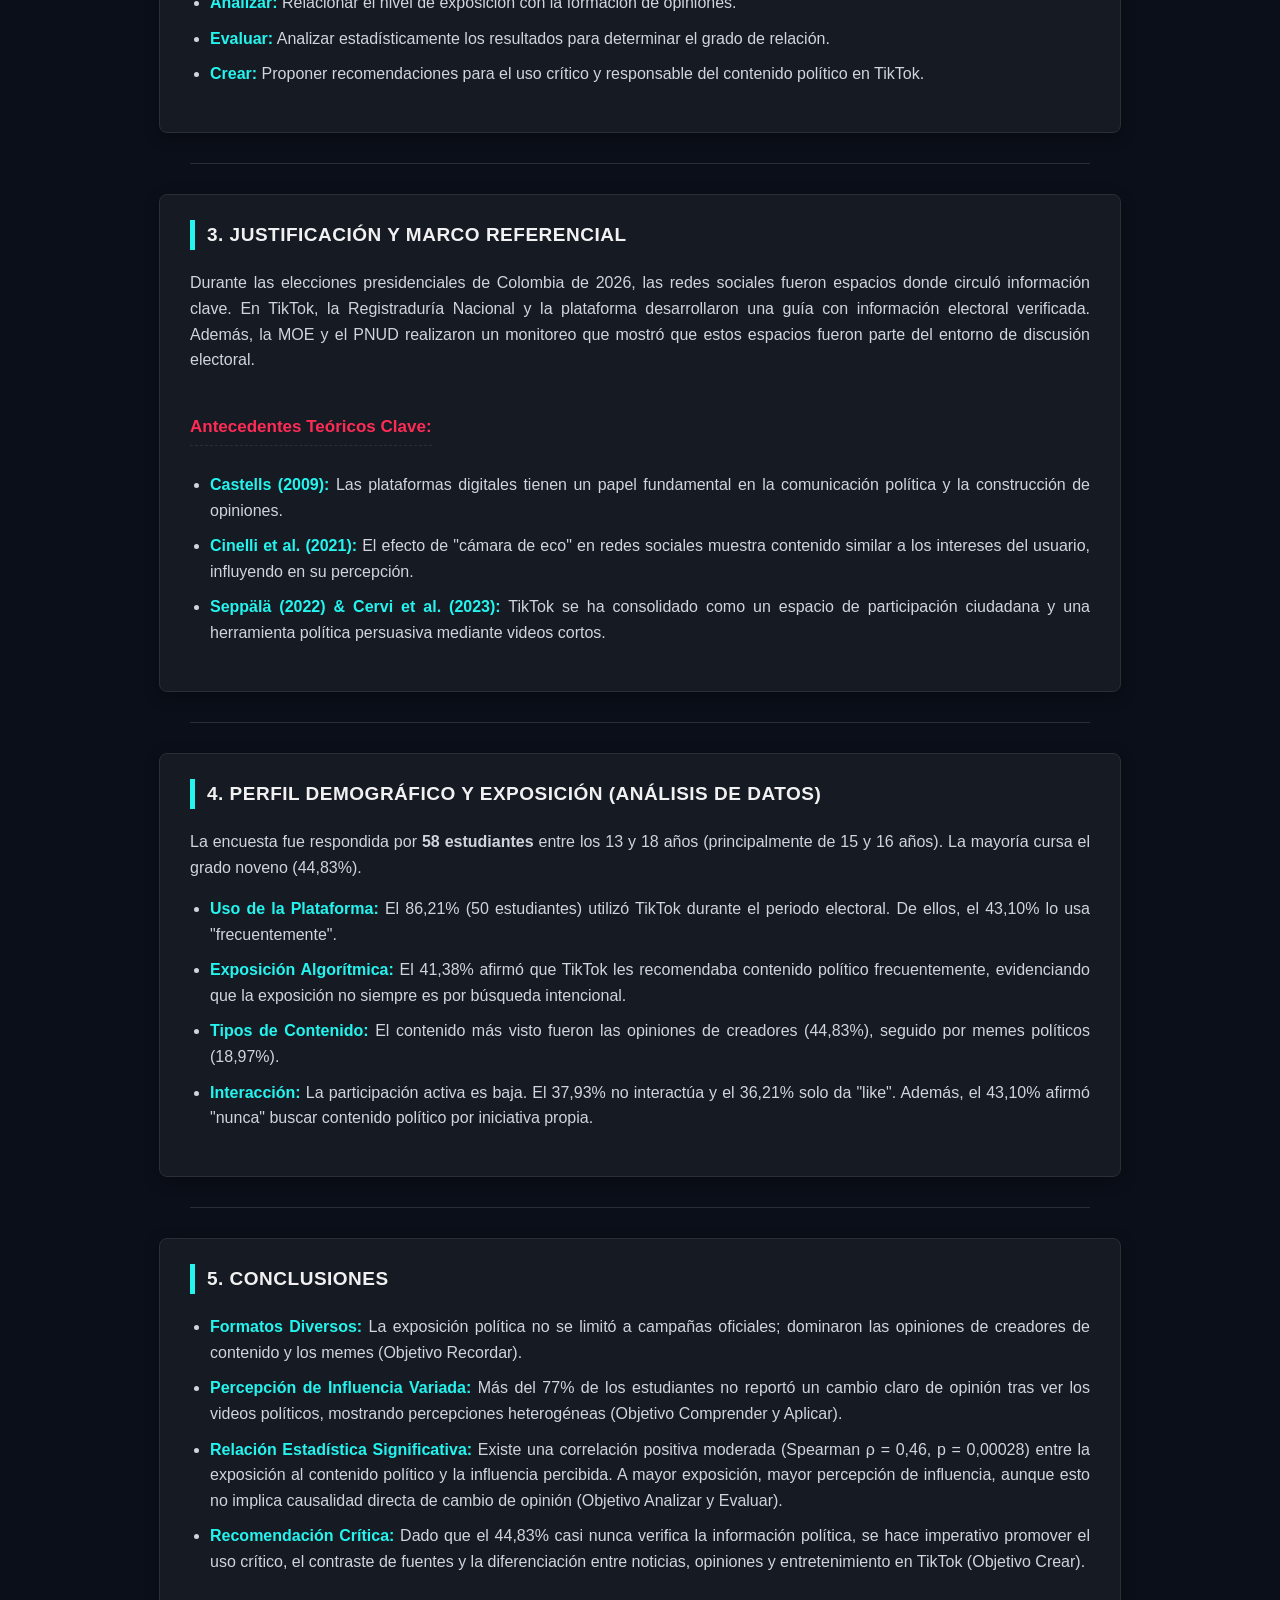
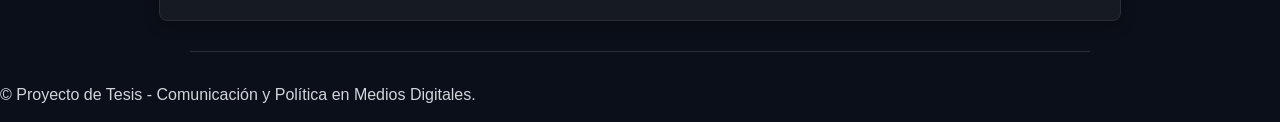
==== commit d914c2b0: "Fix HTML encoding issues in index.html cambiar ubicación de sobre mi" ====
--- a/index.html
+++ b/index.html
@@ -13,7 +13,6 @@
         <div class="card-header">
             <span class="badge">Trabajo de grado</span>
             <h1>EXPOSICIÓN AL CONTENIDO POLÍTICO EN TIKTOK Y FORMACIÓN DE OPINIONES EN ESTUDIANTES DURANTE LAS ELECCIONES DE 2026</h1>
-            <a href="curriculum-vitae.html" class="nav-btn">Sobre Mi</a>
         </div>
         <div class="card-body">
         <div class="info-gird">
@@ -32,6 +31,7 @@
             <div class="info-box">
                 <h3>Contexto</h3>
                 <p>Elecciones Presidenciales Colombia 2026</p>
+                <a href="curriculum-vitae.html">Sobre Mi</a>
             </div>
         </div>
         </div>
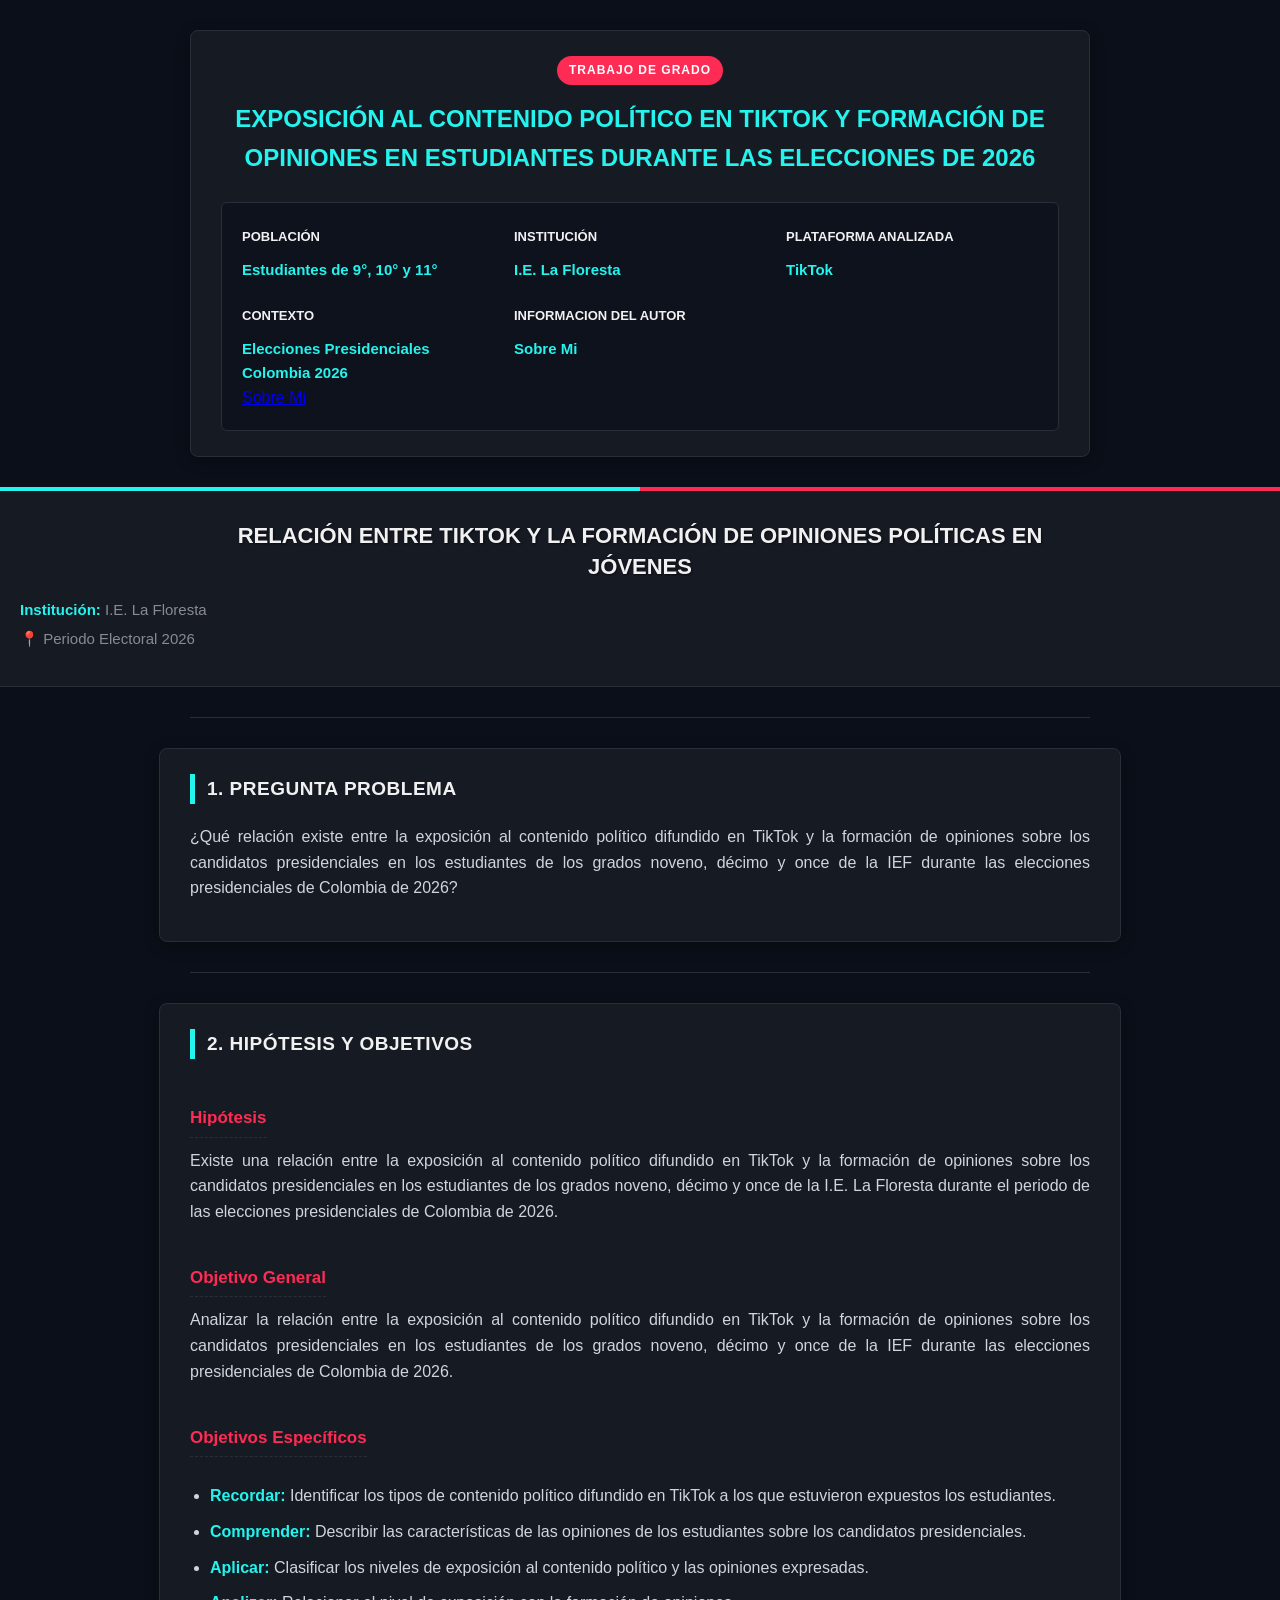
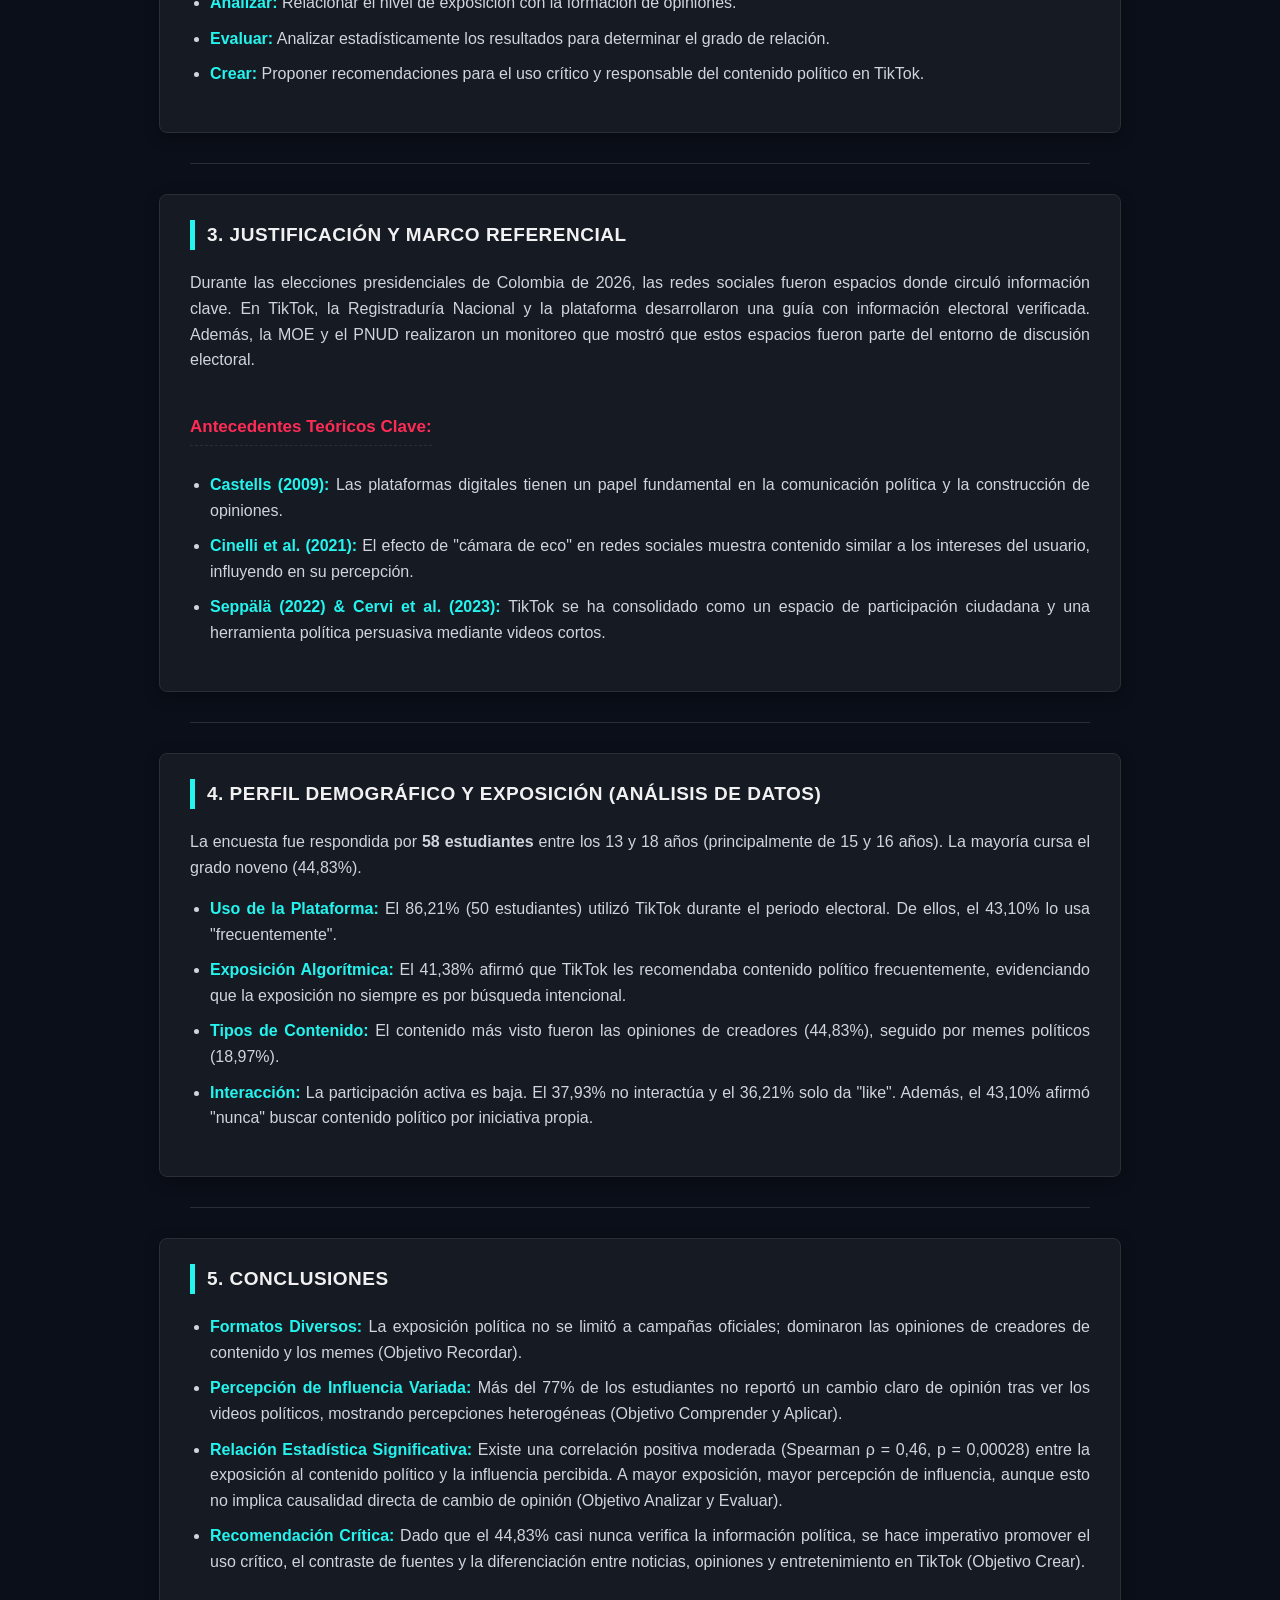
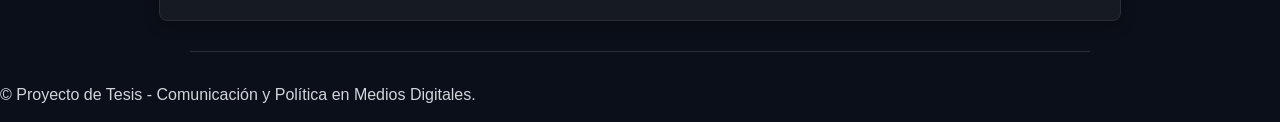
==== commit 5fbee20f: "Fix HTML encoding issues in index.html Cambiar ubicacion de sobre mi" ====
--- a/index.html
+++ b/index.html
@@ -32,6 +32,11 @@
                 <h3>Contexto</h3>
                 <p>Elecciones Presidenciales Colombia 2026</p>
                 <a href="curriculum-vitae.html">Sobre Mi</a>
+            </div>
+            <div class="info-box">
+                <h3>Informacion del Autor</h3>
+                <p><a href="curriculum-vitae.html"></a>Sobre Mi</p>
+                
             </div>
         </div>
         </div>
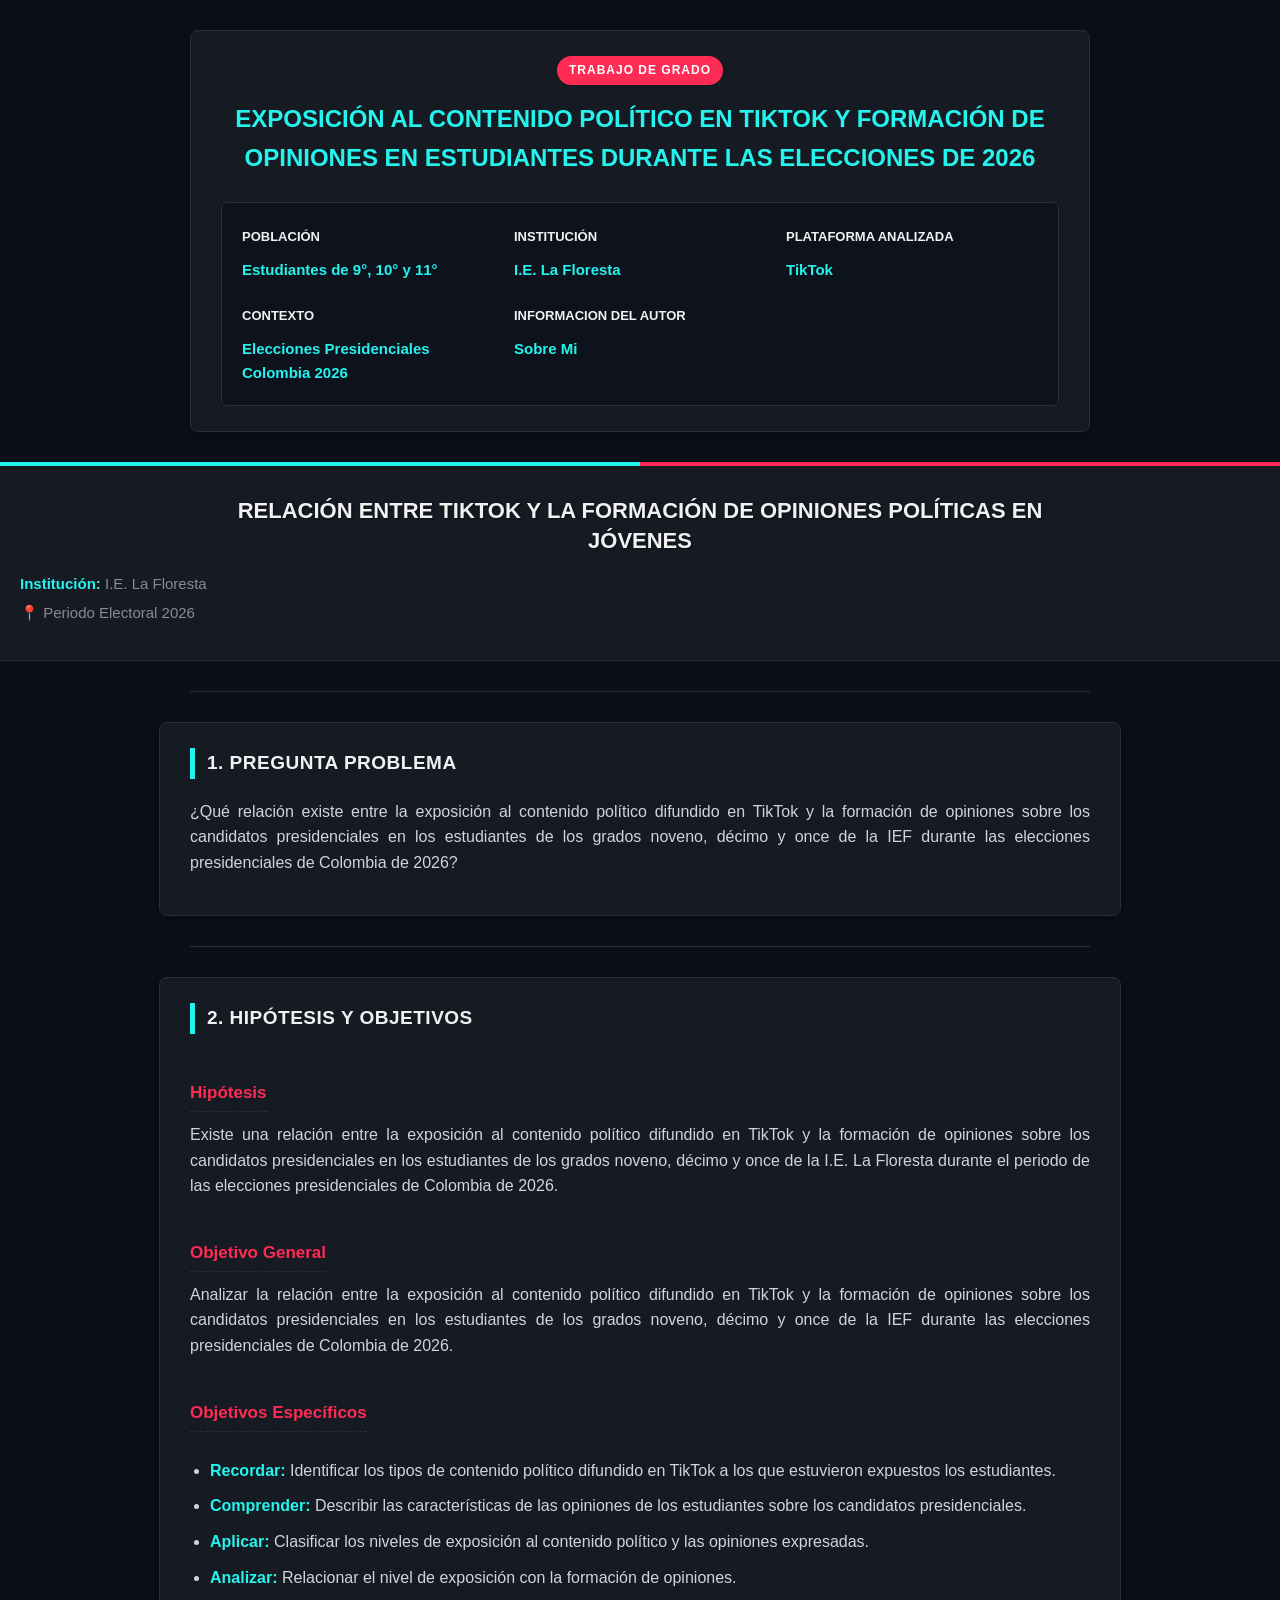
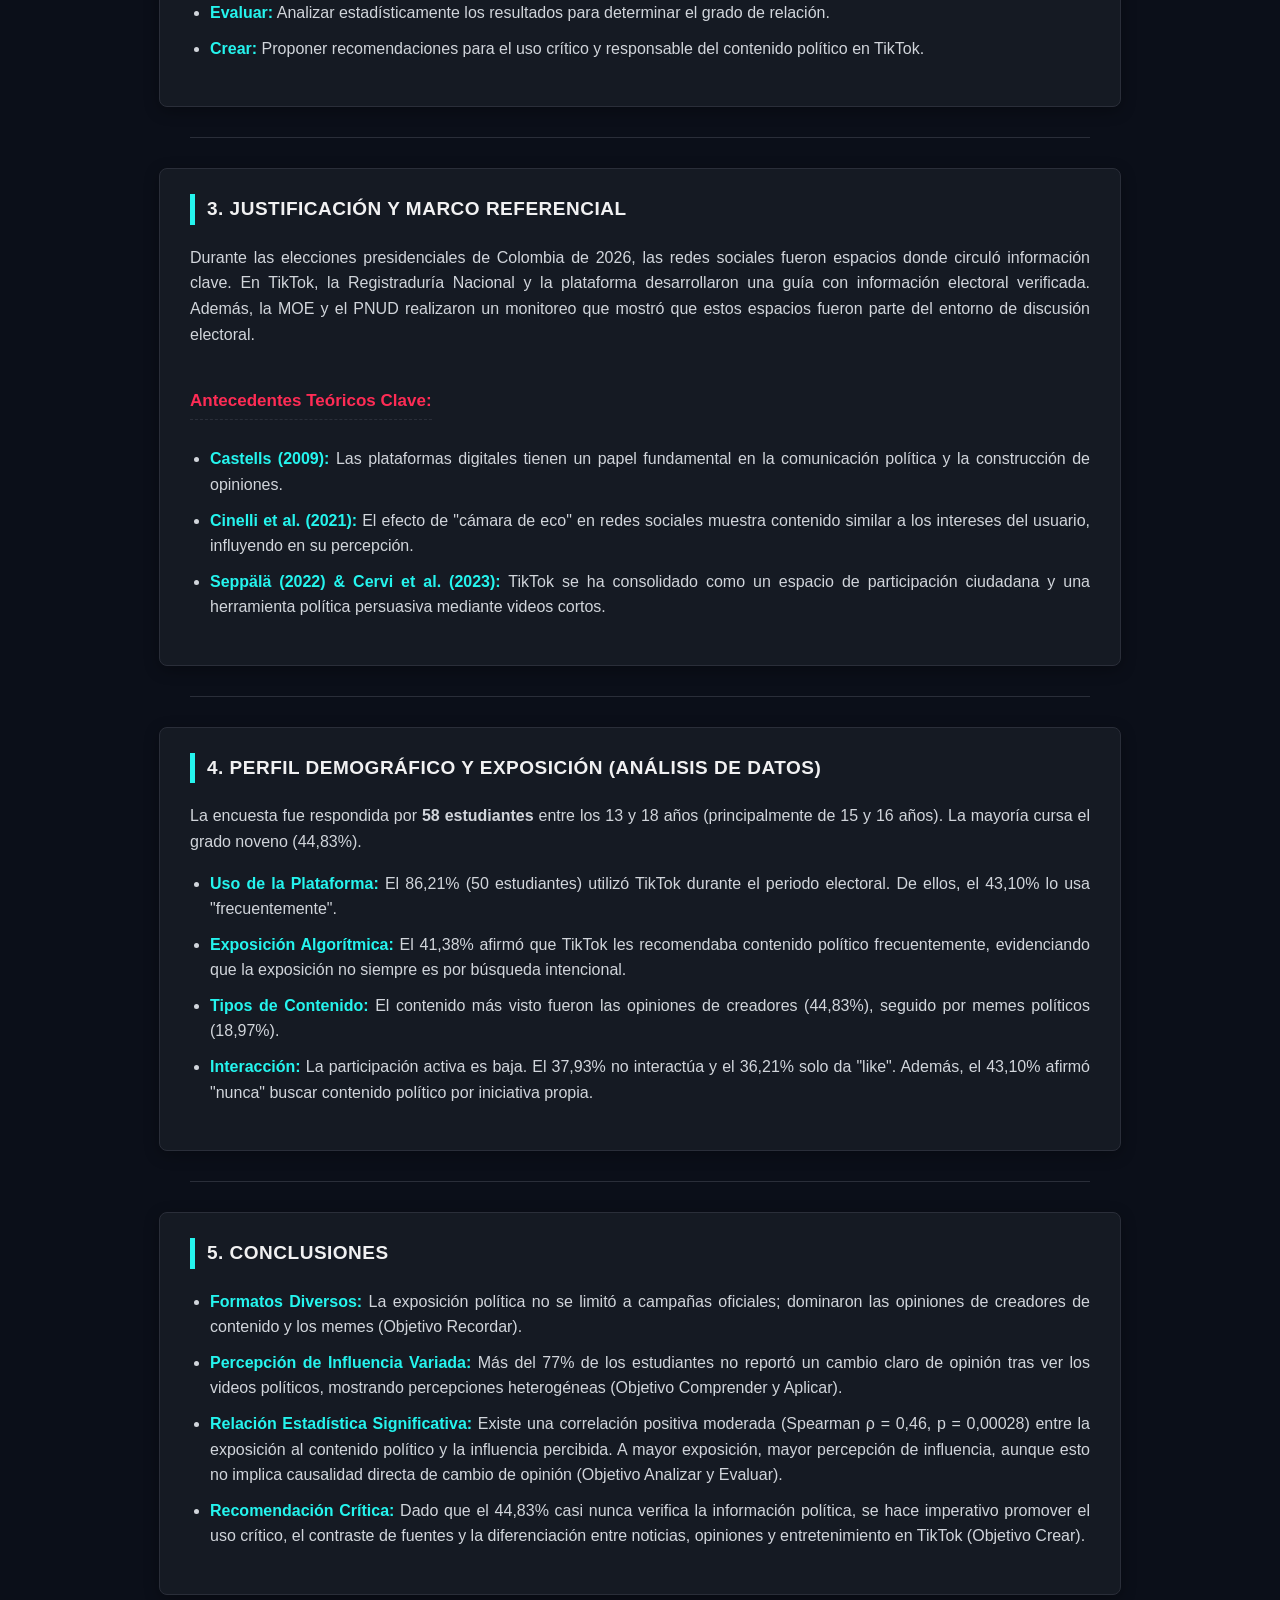
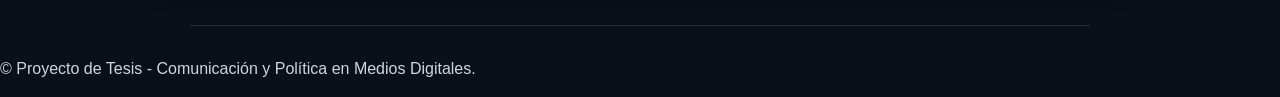
==== commit aedf866f: "Fix HTML formatting and structure in index.html ubicacion" ====
--- a/index.html
+++ b/index.html
@@ -31,7 +31,6 @@
             <div class="info-box">
                 <h3>Contexto</h3>
                 <p>Elecciones Presidenciales Colombia 2026</p>
-                <a href="curriculum-vitae.html">Sobre Mi</a>
             </div>
             <div class="info-box">
                 <h3>Informacion del Autor</h3>
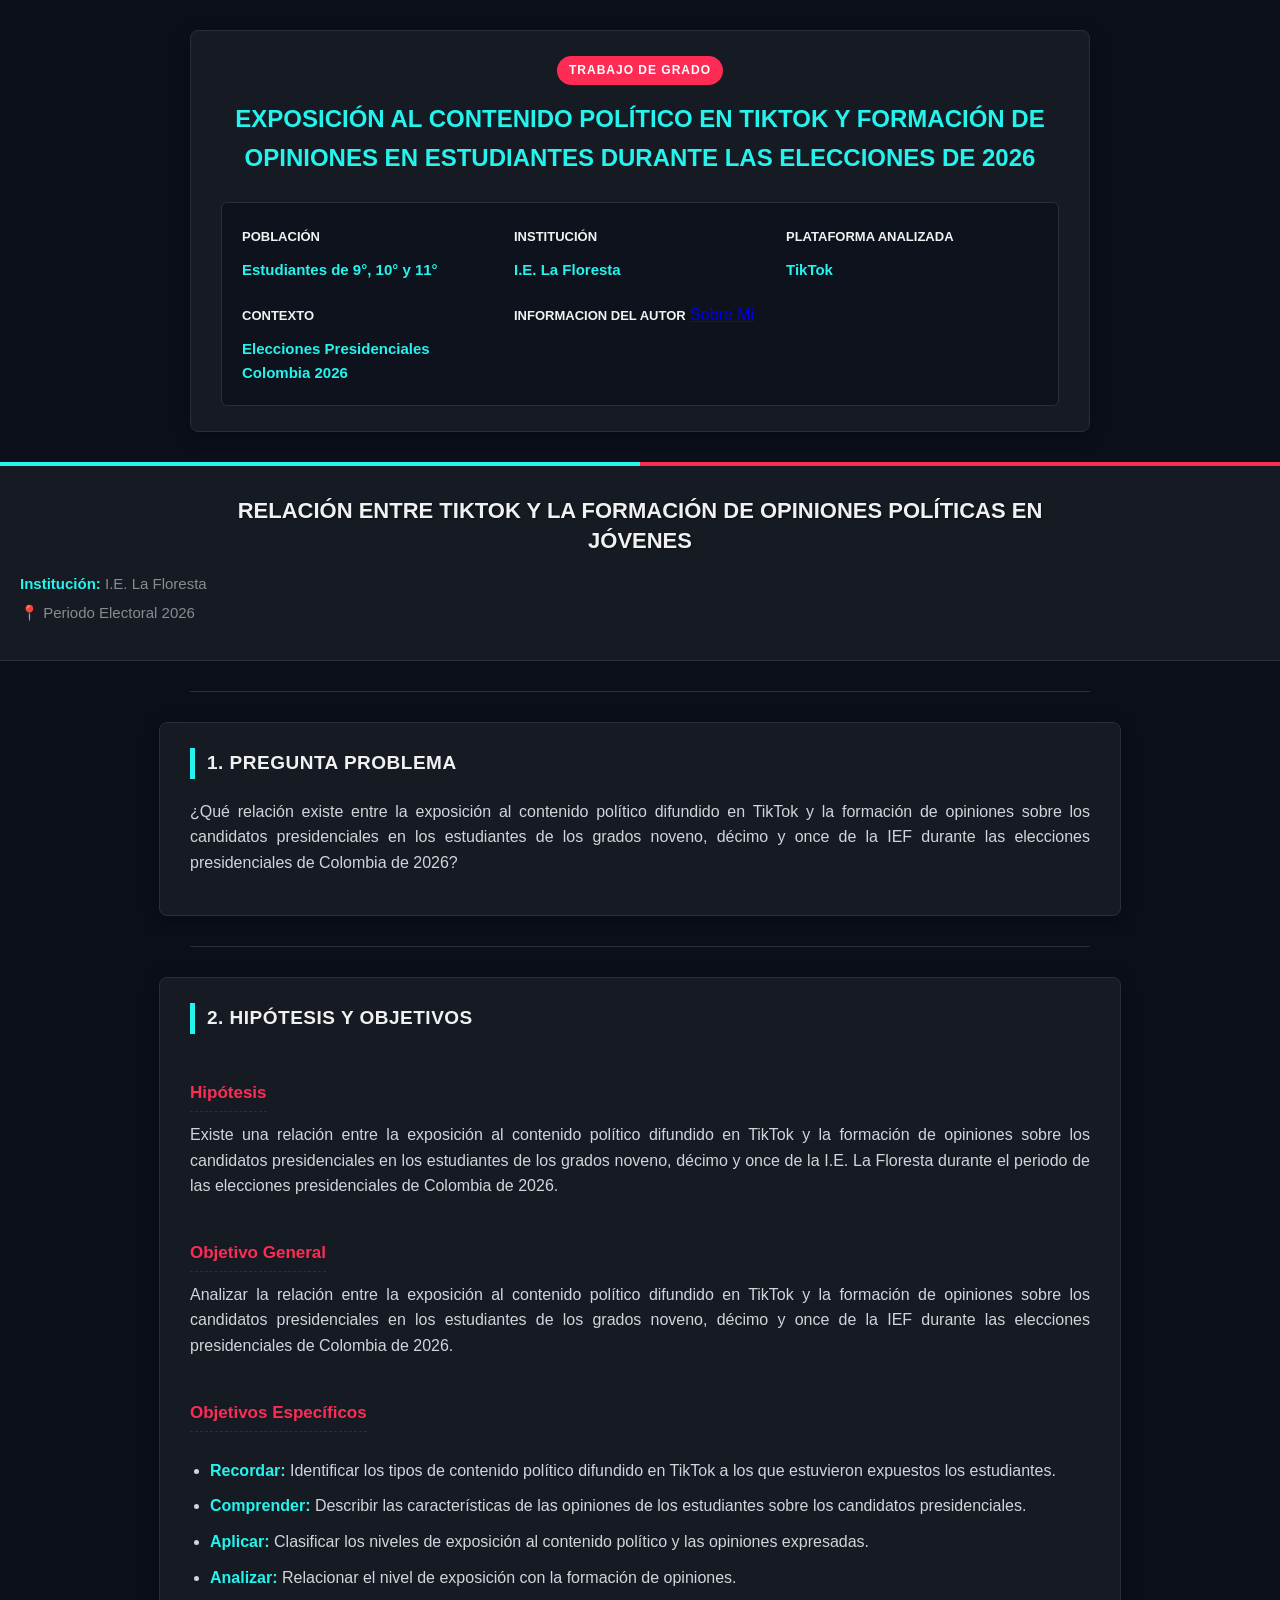
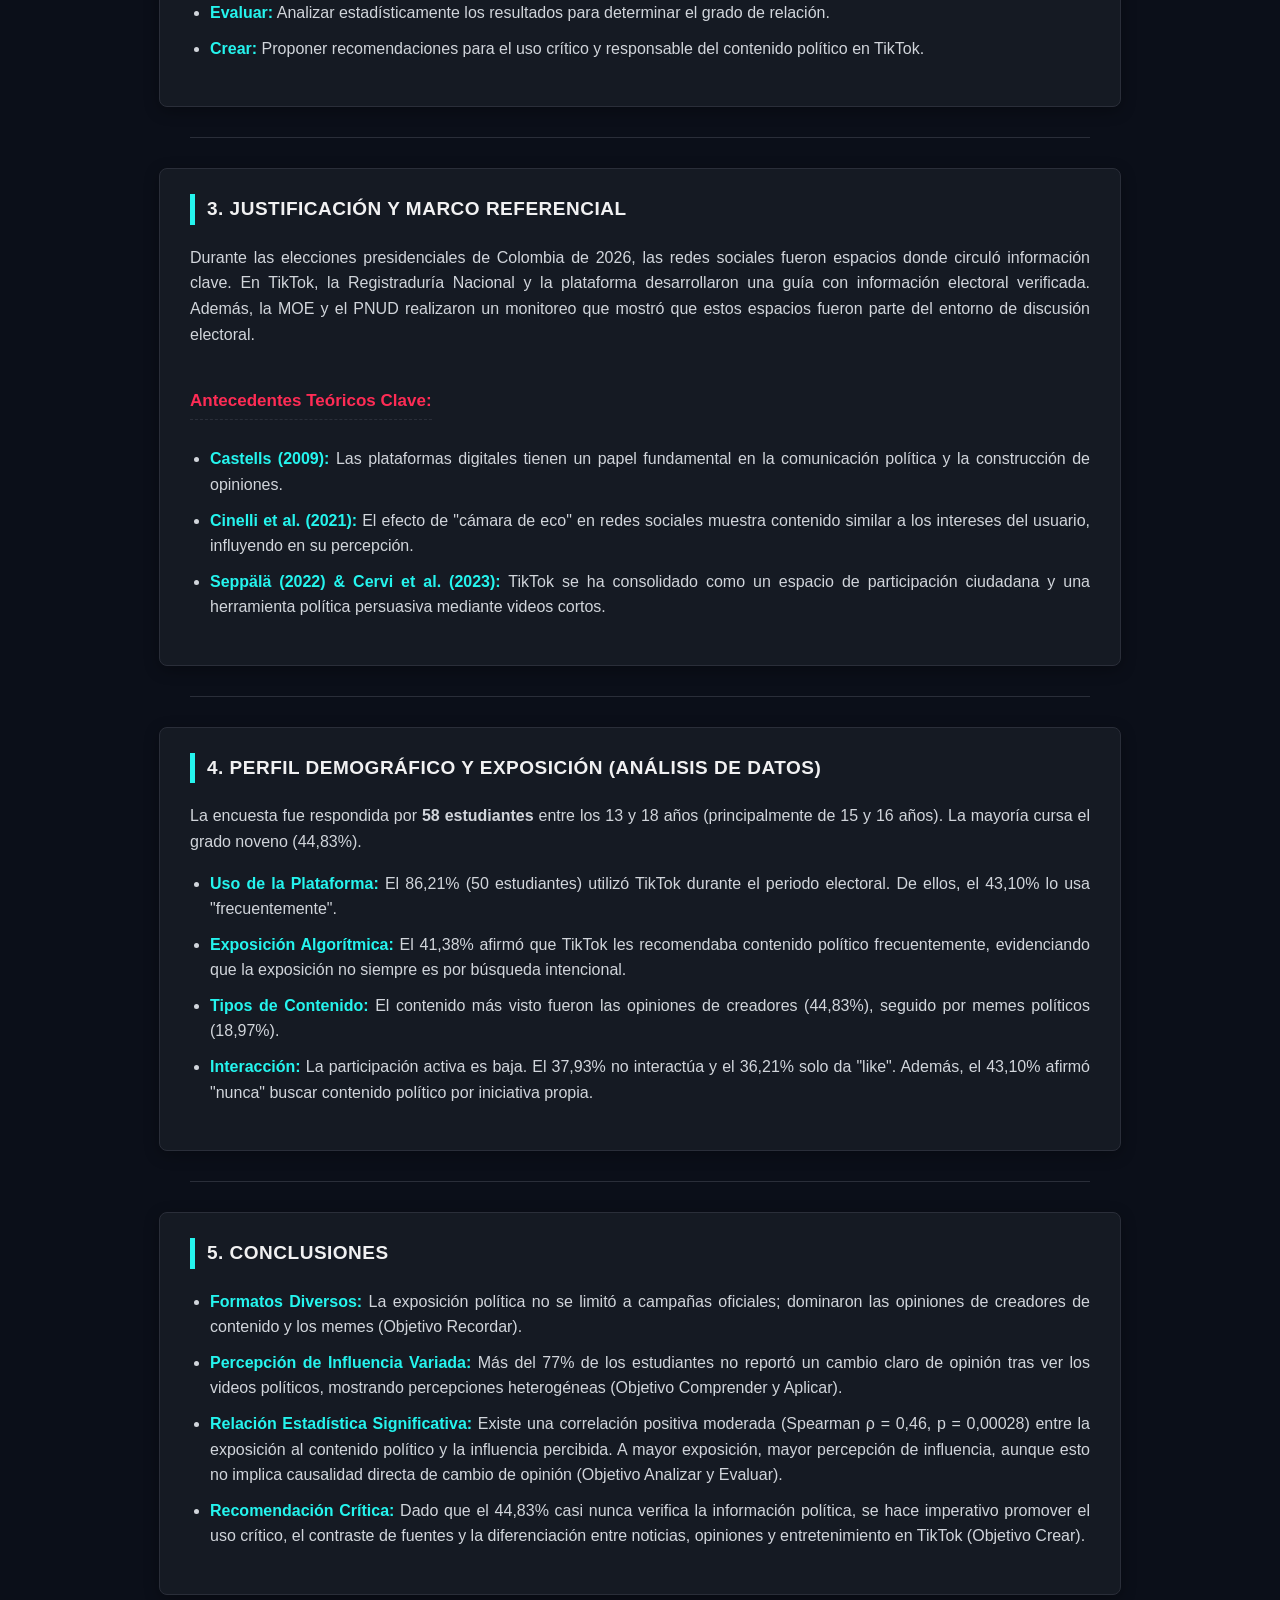
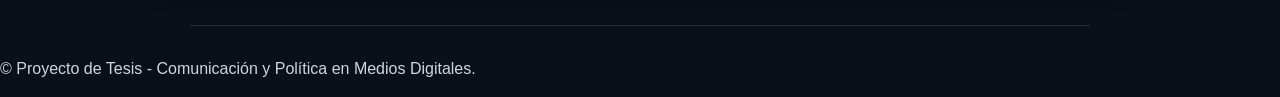
==== commit aad43103: "Fix HTML encoding issues in index.html SOBRE MI" ====
--- a/index.html
+++ b/index.html
@@ -34,7 +34,7 @@
             </div>
             <div class="info-box">
                 <h3>Informacion del Autor</h3>
-                <p><a href="curriculum-vitae.html"></a>Sobre Mi</p>
+               <a href="curriculum-vitae.html">Sobre Mi</a>
                 
             </div>
         </div>
